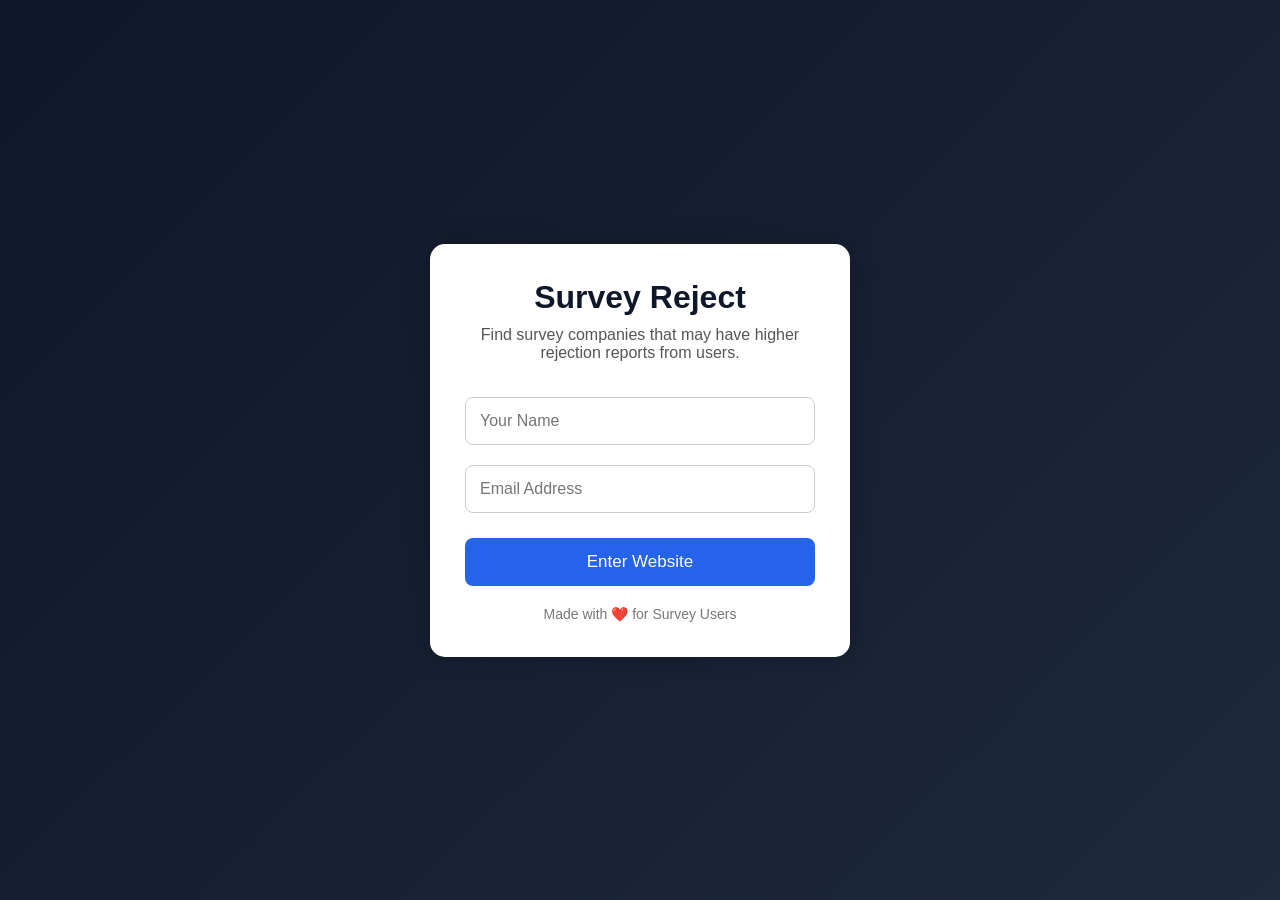
==== index.html @ 62197213 "Update index.html" ====
<!DOCTYPE html>
<html lang="en">
<head>
<meta charset="UTF-8">
<meta name="viewport" content="width=device-width, initial-scale=1.0">
<title>Survey Reject</title>

<style>
*{
    margin:0;
    padding:0;
    box-sizing:border-box;
    font-family:Arial,Helvetica,sans-serif;
}

body{
    background:linear-gradient(135deg,#0f172a,#1e293b);
    display:flex;
    justify-content:center;
    align-items:center;
    height:100vh;
}

.container{
    width:420px;
    background:#fff;
    border-radius:15px;
    padding:35px;
    box-shadow:0 0 25px rgba(0,0,0,.3);
}

h1{
    text-align:center;
    color:#0f172a;
    margin-bottom:10px;
}

p{
    text-align:center;
    color:#555;
    margin-bottom:25px;
}

input{
    width:100%;
    padding:14px;
    margin:10px 0;
    border:1px solid #ccc;
    border-radius:8px;
    font-size:16px;
}

button{
    width:100%;
    padding:14px;
    margin-top:15px;
    background:#2563eb;
    color:white;
    border:none;
    border-radius:8px;
    font-size:17px;
    cursor:pointer;
    transition:.3s;
}

button:hover{
    background:#1d4ed8;
}

.footer{
    margin-top:20px;
    text-align:center;
    color:#777;
    font-size:14px;
}
</style>

</head>

<body>

<div class="container">

<h1>Survey Reject</h1>

<p>Find survey companies that may have higher rejection reports from users.</p>

<form action="surveys.html">

<input type="text" placeholder="Your Name" required>

<input type="email" placeholder="Email Address" required>

<button type="submit">Enter Website</button>

</form>

<div class="footer">

Made with ❤️ for Survey Users

</div>

</div>

</body>
</html>
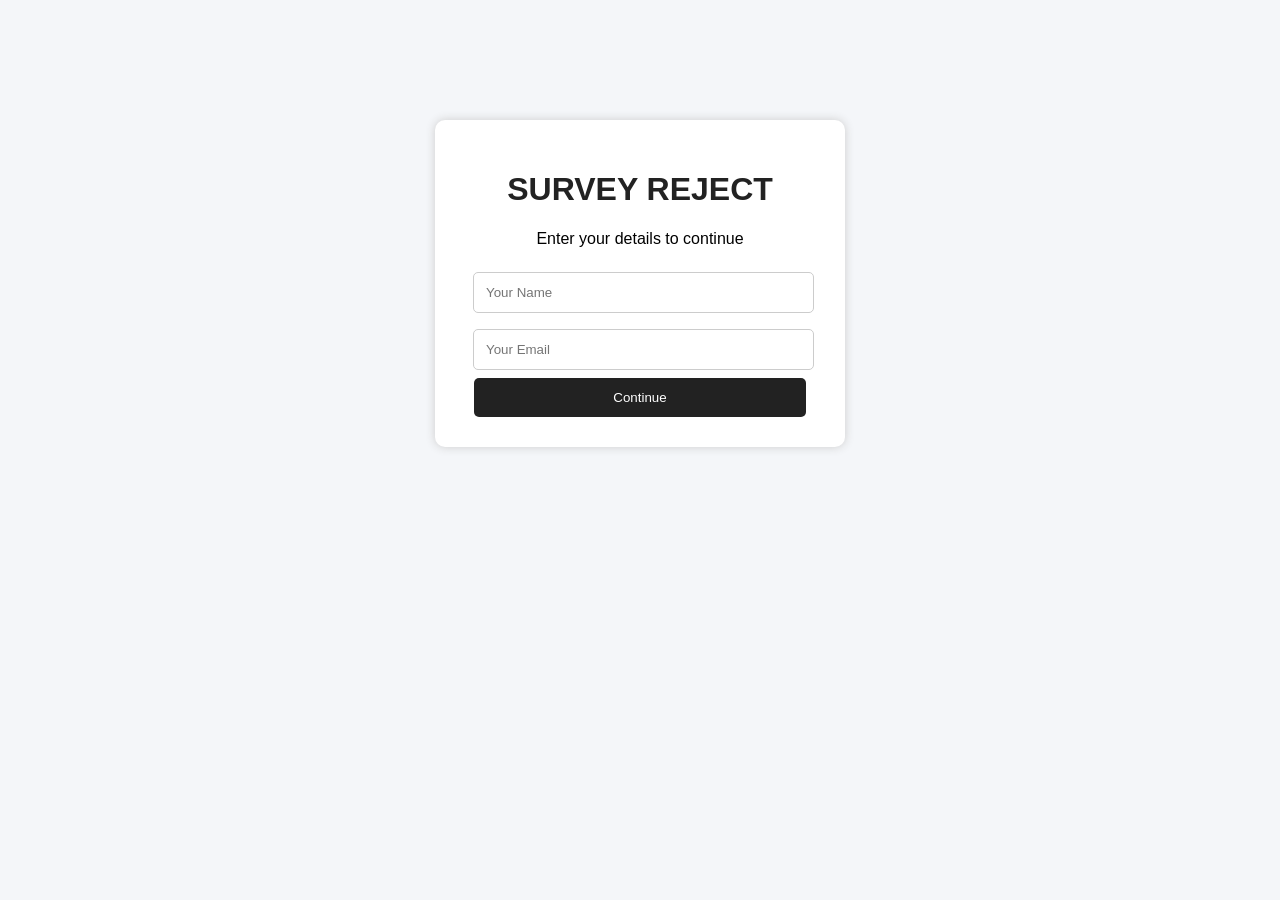
==== commit c7fd0c21: "Clean project structure" ====
--- a/index.html
+++ b/index.html
@@ -1,77 +1,55 @@
 <!DOCTYPE html>
-<html lang="en">
+<html>
 <head>
 <meta charset="UTF-8">
-<meta name="viewport" content="width=device-width, initial-scale=1.0">
 <title>Survey Reject</title>
 
 <style>
-*{
+body{
+    font-family: Arial, sans-serif;
+    background:#f4f6f9;
     margin:0;
     padding:0;
-    box-sizing:border-box;
-    font-family:Arial,Helvetica,sans-serif;
 }
 
-body{
-    background:linear-gradient(135deg,#0f172a,#1e293b);
-    display:flex;
-    justify-content:center;
-    align-items:center;
-    height:100vh;
-}
-
-.container{
-    width:420px;
-    background:#fff;
-    border-radius:15px;
-    padding:35px;
-    box-shadow:0 0 25px rgba(0,0,0,.3);
+.box{
+    width:350px;
+    background:white;
+    margin:120px auto;
+    padding:30px;
+    text-align:center;
+    border-radius:10px;
+    box-shadow:0 0 10px #ccc;
 }
 
 h1{
-    text-align:center;
-    color:#0f172a;
-    margin-bottom:10px;
-}
-
-p{
-    text-align:center;
-    color:#555;
-    margin-bottom:25px;
+    color:#222;
 }
 
 input{
-    width:100%;
-    padding:14px;
-    margin:10px 0;
+    width:90%;
+    padding:12px;
+    margin:8px;
     border:1px solid #ccc;
-    border-radius:8px;
-    font-size:16px;
+    border-radius:5px;
 }
 
 button{
-    width:100%;
-    padding:14px;
-    margin-top:15px;
-    background:#2563eb;
+    width:95%;
+    padding:12px;
+    background:#222;
     color:white;
     border:none;
-    border-radius:8px;
-    font-size:17px;
+    border-radius:5px;
     cursor:pointer;
-    transition:.3s;
 }
 
 button:hover{
-    background:#1d4ed8;
+    background:#444;
 }
 
-.footer{
-    margin-top:20px;
-    text-align:center;
-    color:#777;
-    font-size:14px;
+#welcome{
+    display:none;
 }
 </style>
 
@@ -79,29 +57,97 @@
 
 <body>
 
-<div class="container">
 
-<h1>Survey Reject</h1>
+<div class="box" id="login">
 
-<p>Find survey companies that may have higher rejection reports from users.</p>
+<h1>SURVEY REJECT</h1>
 
-<form action="surveys.html">
+<p>Enter your details to continue</p>
 
-<input type="text" placeholder="Your Name" required>
+<input id="name" placeholder="Your Name">
 
-<input type="email" placeholder="Email Address" required>
+<input id="email" placeholder="Your Email">
 
-<button type="submit">Enter Website</button>
-
-</form>
-
-<div class="footer">
-
-Made with ❤️ for Survey Users
+<button onclick="login()">Continue</button>
 
 </div>
 
+
+
+<div class="box" id="welcome">
+
+<h1>Welcome 👋</h1>
+
+<h2 id="username"></h2>
+
+<p>
+Find surveys that are not recommended
+and avoid wasting your time.
+</p>
+
+<button onclick="goSurvey()">Go To Survey List</button>
+
 </div>
 
+
+
+<script>
+
+function login(){
+
+let name=document.getElementById("name").value;
+let email=document.getElementById("email").value;
+
+
+if(name=="" || email==""){
+alert("Please enter your name and email");
+return;
+}
+
+
+localStorage.setItem("username",name);
+localStorage.setItem("useremail",email);
+
+
+showWelcome();
+
+}
+
+
+
+function showWelcome(){
+
+let name=localStorage.getItem("username");
+
+document.getElementById("login").style.display="none";
+
+document.getElementById("welcome").style.display="block";
+
+document.getElementById("username").innerHTML="Welcome, "+name;
+
+}
+
+
+
+function goSurvey(){
+
+window.location="survey-list.html";
+
+}
+
+
+
+// Check previous user
+
+if(localStorage.getItem("username")){
+
+showWelcome();
+
+}
+
+
+</script>
+
+
 </body>
-</html>
+</html>
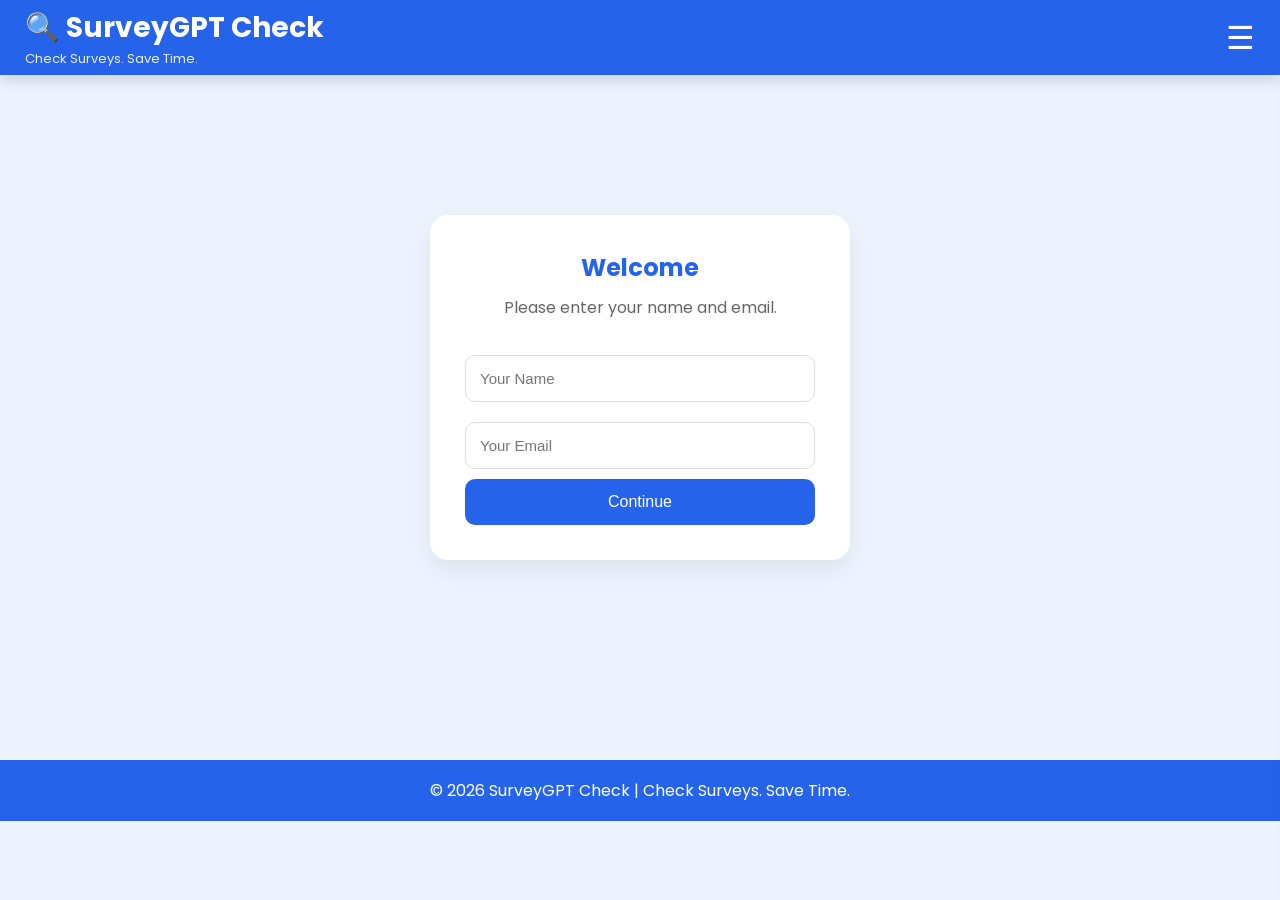
==== commit e275fc37: "Complete new index page" ====
--- a/index.html
+++ b/index.html
@@ -1,68 +1,157 @@
 <!DOCTYPE html>
-<html>
+<html lang="en">
 <head>
 <meta charset="UTF-8">
-<title>Survey Reject</title>
+<meta name="viewport" content="width=device-width, initial-scale=1.0">
+
+<title>SurveyGPT Check</title>
+
+<link rel="stylesheet" href="css/style.css">
+
+<link rel="preconnect" href="https://fonts.googleapis.com">
+<link rel="preconnect" href="https://fonts.gstatic.com" crossorigin>
+<link href="https://fonts.googleapis.com/css2?family=Poppins:wght@300;400;500;600;700&display=swap" rel="stylesheet">
 
 <style>
+
 body{
-    font-family: Arial, sans-serif;
-    background:#f4f6f9;
-    margin:0;
-    padding:0;
-}
-
-.box{
-    width:350px;
-    background:white;
-    margin:120px auto;
-    padding:30px;
-    text-align:center;
-    border-radius:10px;
-    box-shadow:0 0 10px #ccc;
-}
-
-h1{
-    color:#222;
+font-family:'Poppins',sans-serif;
+background:#eef4ff;
+}
+
+header{
+height:75px;
+background:#2563eb;
+display:flex;
+justify-content:space-between;
+align-items:center;
+padding:0 25px;
+color:white;
+box-shadow:0 5px 15px rgba(0,0,0,.15);
+}
+
+.logo h1{
+font-size:28px;
+}
+
+.logo p{
+font-size:13px;
+opacity:.9;
+}
+
+.menu{
+font-size:32px;
+cursor:pointer;
+user-select:none;
+}
+
+.container{
+width:100%;
+display:flex;
+justify-content:center;
+align-items:center;
+padding:60px 15px;
+}
+
+.card{
+
+width:420px;
+background:white;
+padding:35px;
+border-radius:18px;
+box-shadow:0 10px 30px rgba(0,0,0,.08);
+
+}
+
+.card h2{
+text-align:center;
+margin-bottom:10px;
+color:#2563eb;
+}
+
+.card p{
+text-align:center;
+margin-bottom:25px;
+color:#666;
 }
 
 input{
-    width:90%;
-    padding:12px;
-    margin:8px;
-    border:1px solid #ccc;
-    border-radius:5px;
+
+width:100%;
+padding:14px;
+margin:10px 0;
+border:1px solid #ddd;
+border-radius:10px;
+font-size:15px;
+
 }
 
 button{
-    width:95%;
-    padding:12px;
-    background:#222;
-    color:white;
-    border:none;
-    border-radius:5px;
-    cursor:pointer;
+
+width:100%;
+padding:14px;
+background:#2563eb;
+color:white;
+border:none;
+border-radius:10px;
+cursor:pointer;
+font-size:16px;
+
 }
 
 button:hover{
-    background:#444;
+
+background:#1d4ed8;
+
 }
 
 #welcome{
-    display:none;
-}
+
+display:none;
+
+}
+
+footer{
+
+background:#2563eb;
+color:white;
+text-align:center;
+padding:18px;
+margin-top:60px;
+
+}
+
 </style>
 
 </head>
 
 <body>
 
-
-<div class="box" id="login">
-
-<h1>SURVEY REJECT</h1>
-
-<p>Enter your details to continue</p>
+<header>
+
+<div class="logo">
+
+<h1>🔍 SurveyGPT Check</h1>
+
+<p>Check Surveys. Save Time.</p>
+
+</div>
+
+<div class="menu">
+
+☰
+
+</div>
+
+</header>
+
+<div class="container">
+
+<div class="card" id="login">
+
+<h2>Welcome</h2>
+
+<p>Please enter your name and email.</p>
 
 <input id="name" placeholder="Your Name">
 
@@ -72,72 +161,68 @@
 
 </div>
 
-
-
-<div class="box" id="welcome">
-
-<h1>Welcome 👋</h1>
+<div class="card" id="welcome">
 
 <h2 id="username"></h2>
 
 <p>
-Find surveys that are not recommended
-and avoid wasting your time.
+
+Find surveys that are not recommended before wasting your valuable time.
+
 </p>
 
-<button onclick="goSurvey()">Go To Survey List</button>
-
-</div>
-
-
-
+<button onclick="window.location='survey-list.html'">
+
+Go To Survey List
+
+</button>
+
+</div>
+
+</div>
+
+<footer>
+
+© 2026 SurveyGPT Check | Check Surveys. Save Time.
+
+</footer>
 <script>
 
+// Login
+
 function login(){
 
-let name=document.getElementById("name").value;
-let email=document.getElementById("email").value;
-
+let name=document.getElementById("name").value.trim();
+let email=document.getElementById("email").value.trim();
 
 if(name=="" || email==""){
-alert("Please enter your name and email");
+
+alert("Please enter your name and email.");
 return;
-}
-
+
+}
 
 localStorage.setItem("username",name);
 localStorage.setItem("useremail",email);
 
-
 showWelcome();
 
 }
 
-
+// Welcome Screen
 
 function showWelcome(){
 
 let name=localStorage.getItem("username");
 
 document.getElementById("login").style.display="none";
-
 document.getElementById("welcome").style.display="block";
 
-document.getElementById("username").innerHTML="Welcome, "+name;
-
-}
-
-
-
-function goSurvey(){
-
-window.location="survey-list.html";
-
-}
-
-
-
-// Check previous user
+document.getElementById("username").innerHTML="Welcome, "+name+" 👋";
+
+}
+
+// Check Existing User
 
 if(localStorage.getItem("username")){
 
@@ -145,9 +230,77 @@
 
 }
 
+// Sidebar
+
+const menu=document.querySelector(".menu");
+
+menu.onclick=function(){
+
+let side=document.getElementById("sidebar");
+
+if(side.style.right=="0px"){
+
+side.style.right="-280px";
+
+}else{
+
+side.style.right="0px";
+
+}
+
+}
+
+// Logout
+
+function logout(){
+
+localStorage.clear();
+
+location.reload();
+
+}
 
 </script>
 
+<div id="sidebar" style="
+position:fixed;
+top:0;
+right:-280px;
+width:260px;
+height:100%;
+background:white;
+box-shadow:-5px 0 20px rgba(0,0,0,.2);
+transition:.3s;
+z-index:999;
+">
+
+<div style="
+background:#2563eb;
+color:white;
+padding:20px;
+font-size:22px;
+font-weight:bold;
+">
+
+SurveyGPT Check
+
+</div>
+
+<a href="index.html" style="display:block;padding:15px;text-decoration:none;color:#333;border-bottom:1px solid #eee;">🏠 Home</a>
+
+<a href="survey-list.html" style="display:block;padding:15px;text-decoration:none;color:#333;border-bottom:1px solid #eee;">📋 Survey List</a>
+
+<a href="#" style="display:block;padding:15px;text-decoration:none;color:#333;border-bottom:1px solid #eee;"
+onclick="alert('Name : '+localStorage.getItem('username')+'\nEmail : '+localStorage.getItem('useremail'));">
+👤 Account
+</a>
+
+<a href="#" style="display:block;padding:15px;text-decoration:none;color:red;"
+onclick="logout()">
+🚪 Logout
+</a>
+
+</div>
 
 </body>
 </html>
--- a/css/style.css
+++ b/css/style.css
@@ -0,0 +1,168 @@
+/* ===================================
+   SurveyGPT Check v1.0
+   Check Surveys. Save Time.
+=================================== */
+
+*{
+    margin:0;
+    padding:0;
+    box-sizing:border-box;
+}
+
+body{
+    font-family:Arial,Helvetica,sans-serif;
+    background:#f4f7fb;
+    color:#333;
+}
+
+/* HEADER */
+
+header{
+    width:100%;
+    height:70px;
+    background:#2563eb;
+    color:#fff;
+    display:flex;
+    justify-content:space-between;
+    align-items:center;
+    padding:0 25px;
+    position:sticky;
+    top:0;
+    z-index:1000;
+    box-shadow:0 3px 10px rgba(0,0,0,.15);
+}
+
+.logo h1{
+    font-size:28px;
+}
+
+.logo p{
+    font-size:13px;
+    opacity:.9;
+}
+
+.menu{
+    font-size:30px;
+    cursor:pointer;
+}
+
+/* CARD */
+
+.card{
+    width:400px;
+    max-width:95%;
+    margin:80px auto;
+    background:#fff;
+    padding:35px;
+    border-radius:15px;
+    box-shadow:0 10px 30px rgba(0,0,0,.08);
+}
+
+.card h2{
+    text-align:center;
+    margin-bottom:10px;
+}
+
+.card p{
+    text-align:center;
+    color:#666;
+    margin-bottom:25px;
+}
+
+input{
+    width:100%;
+    padding:13px;
+    margin:10px 0;
+    border:1px solid #ddd;
+    border-radius:8px;
+    font-size:15px;
+}
+
+button{
+    width:100%;
+    padding:14px;
+    border:none;
+    border-radius:8px;
+    background:#2563eb;
+    color:#fff;
+    cursor:pointer;
+    font-size:16px;
+    transition:.3s;
+}
+
+button:hover{
+    background:#1749b9;
+}
+
+/* TABLE */
+
+table{
+    width:95%;
+    margin:25px auto;
+    border-collapse:collapse;
+    background:#fff;
+    border-radius:10px;
+    overflow:hidden;
+    box-shadow:0 5px 20px rgba(0,0,0,.08);
+}
+
+th{
+    background:#2563eb;
+    color:#fff;
+    padding:14px;
+}
+
+td{
+    padding:12px;
+    border-bottom:1px solid #eee;
+    text-align:center;
+}
+
+tr:hover{
+    background:#f2f7ff;
+}
+
+/* SEARCH */
+
+.search-box{
+    width:95%;
+    max-width:900px;
+    margin:25px auto;
+}
+
+.search-box input{
+    font-size:16px;
+}
+
+/* FOOTER */
+
+footer{
+    margin-top:40px;
+    background:#2563eb;
+    color:#fff;
+    text-align:center;
+    padding:18px;
+}
+
+/* MOBILE */
+
+@media(max-width:768px){
+
+header{
+padding:15px;
+}
+
+.logo h1{
+font-size:22px;
+}
+
+.card{
+margin:40px auto;
+padding:25px;
+}
+
+table{
+font-size:14px;
+}
+
+}
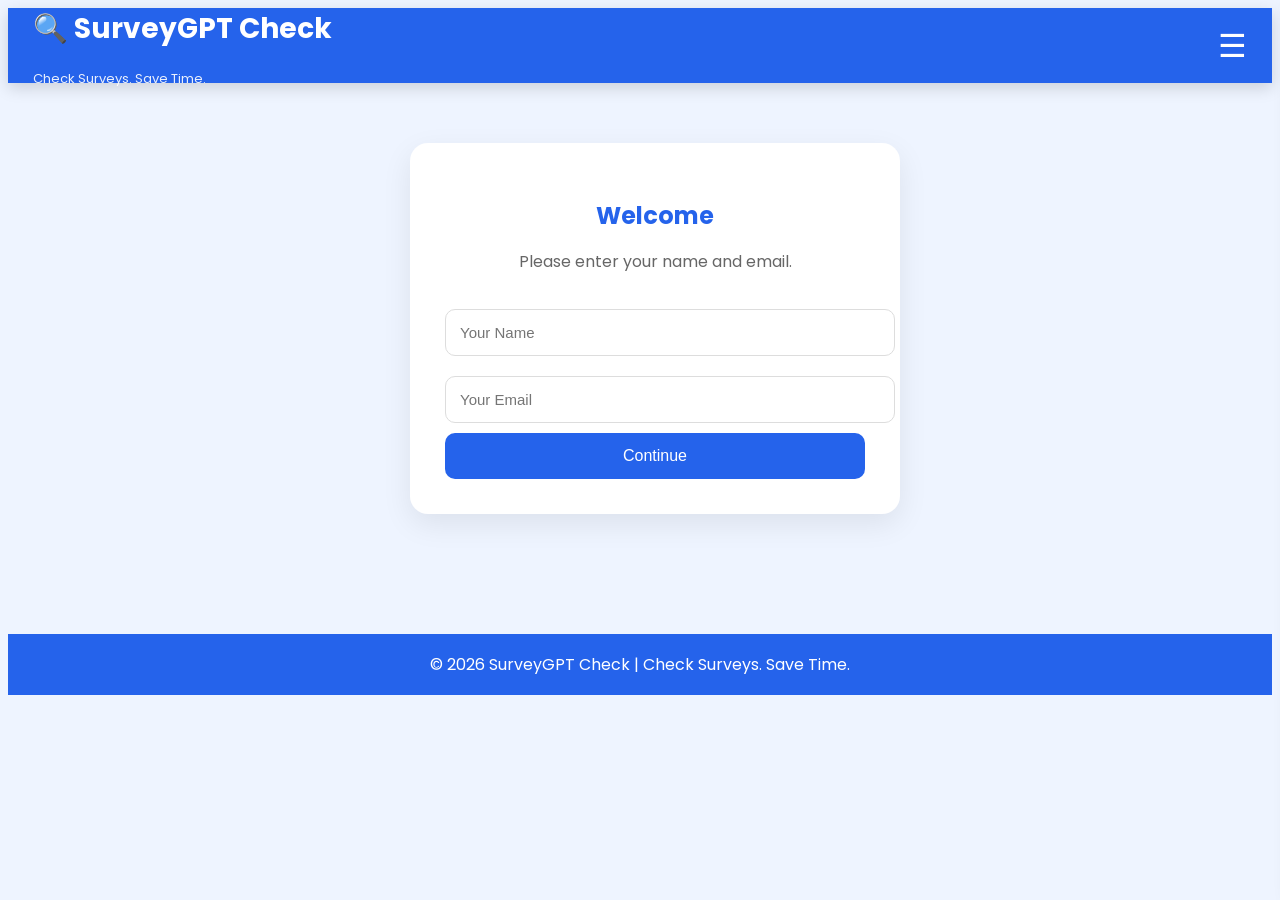
==== commit 93fec071: "Update index.html" ====
--- a/index.html
+++ b/index.html
@@ -303,4 +303,4 @@
 </div>
 
 </body>
-</html>+</html>
--- a/css/style.css
+++ b/css/style.css
@@ -1,168 +1,39 @@
-/* ===================================
-   SurveyGPT Check v1.0
-   Check Surveys. Save Time.
-=================================== */
+/* SURVEY LIST */
 
-*{
-    margin:0;
-    padding:0;
-    box-sizing:border-box;
-}
-
-body{
-    font-family:Arial,Helvetica,sans-serif;
-    background:#f4f7fb;
-    color:#333;
-}
-
-/* HEADER */
-
-header{
-    width:100%;
-    height:70px;
-    background:#2563eb;
-    color:#fff;
-    display:flex;
-    justify-content:space-between;
-    align-items:center;
-    padding:0 25px;
-    position:sticky;
-    top:0;
-    z-index:1000;
-    box-shadow:0 3px 10px rgba(0,0,0,.15);
-}
-
-.logo h1{
-    font-size:28px;
-}
-
-.logo p{
-    font-size:13px;
-    opacity:.9;
-}
-
-.menu{
-    font-size:30px;
-    cursor:pointer;
-}
-
-/* CARD */
-
-.card{
-    width:400px;
-    max-width:95%;
-    margin:80px auto;
-    background:#fff;
-    padding:35px;
-    border-radius:15px;
-    box-shadow:0 10px 30px rgba(0,0,0,.08);
-}
-
-.card h2{
-    text-align:center;
-    margin-bottom:10px;
-}
-
-.card p{
-    text-align:center;
-    color:#666;
-    margin-bottom:25px;
-}
-
-input{
-    width:100%;
-    padding:13px;
-    margin:10px 0;
-    border:1px solid #ddd;
-    border-radius:8px;
-    font-size:15px;
-}
-
-button{
-    width:100%;
-    padding:14px;
-    border:none;
-    border-radius:8px;
-    background:#2563eb;
-    color:#fff;
-    cursor:pointer;
-    font-size:16px;
-    transition:.3s;
-}
-
-button:hover{
-    background:#1749b9;
-}
-
-/* TABLE */
-
-table{
-    width:95%;
-    margin:25px auto;
-    border-collapse:collapse;
-    background:#fff;
-    border-radius:10px;
-    overflow:hidden;
-    box-shadow:0 5px 20px rgba(0,0,0,.08);
-}
-
-th{
-    background:#2563eb;
-    color:#fff;
-    padding:14px;
-}
-
-td{
-    padding:12px;
-    border-bottom:1px solid #eee;
-    text-align:center;
-}
-
-tr:hover{
-    background:#f2f7ff;
-}
-
-/* SEARCH */
-
-.search-box{
+.survey-list{
     width:95%;
     max-width:900px;
     margin:25px auto;
 }
 
-.search-box input{
+.survey-item{
+    background:#fff;
+    padding:15px 20px;
+    margin-bottom:10px;
+    border-radius:10px;
+    box-shadow:0 5px 15px rgba(0,0,0,.08);
     font-size:16px;
+    display:flex;
+    justify-content:space-between;
+    align-items:center;
 }
 
-/* FOOTER */
-
-footer{
-    margin-top:40px;
-    background:#2563eb;
-    color:#fff;
-    text-align:center;
-    padding:18px;
+.survey-item:hover{
+    background:#f2f7ff;
 }
 
-/* MOBILE */
-
-@media(max-width:768px){
-
-header{
-padding:15px;
+.rank{
+    color:#2563eb;
+    font-weight:bold;
+    width:50px;
 }
 
-.logo h1{
-font-size:22px;
+.company{
+    flex:1;
+    text-align:left;
 }
 
-.card{
-margin:40px auto;
-padding:25px;
-}
-
-table{
-font-size:14px;
-}
-
+.count{
+    color:#555;
+    width:80px;
 }
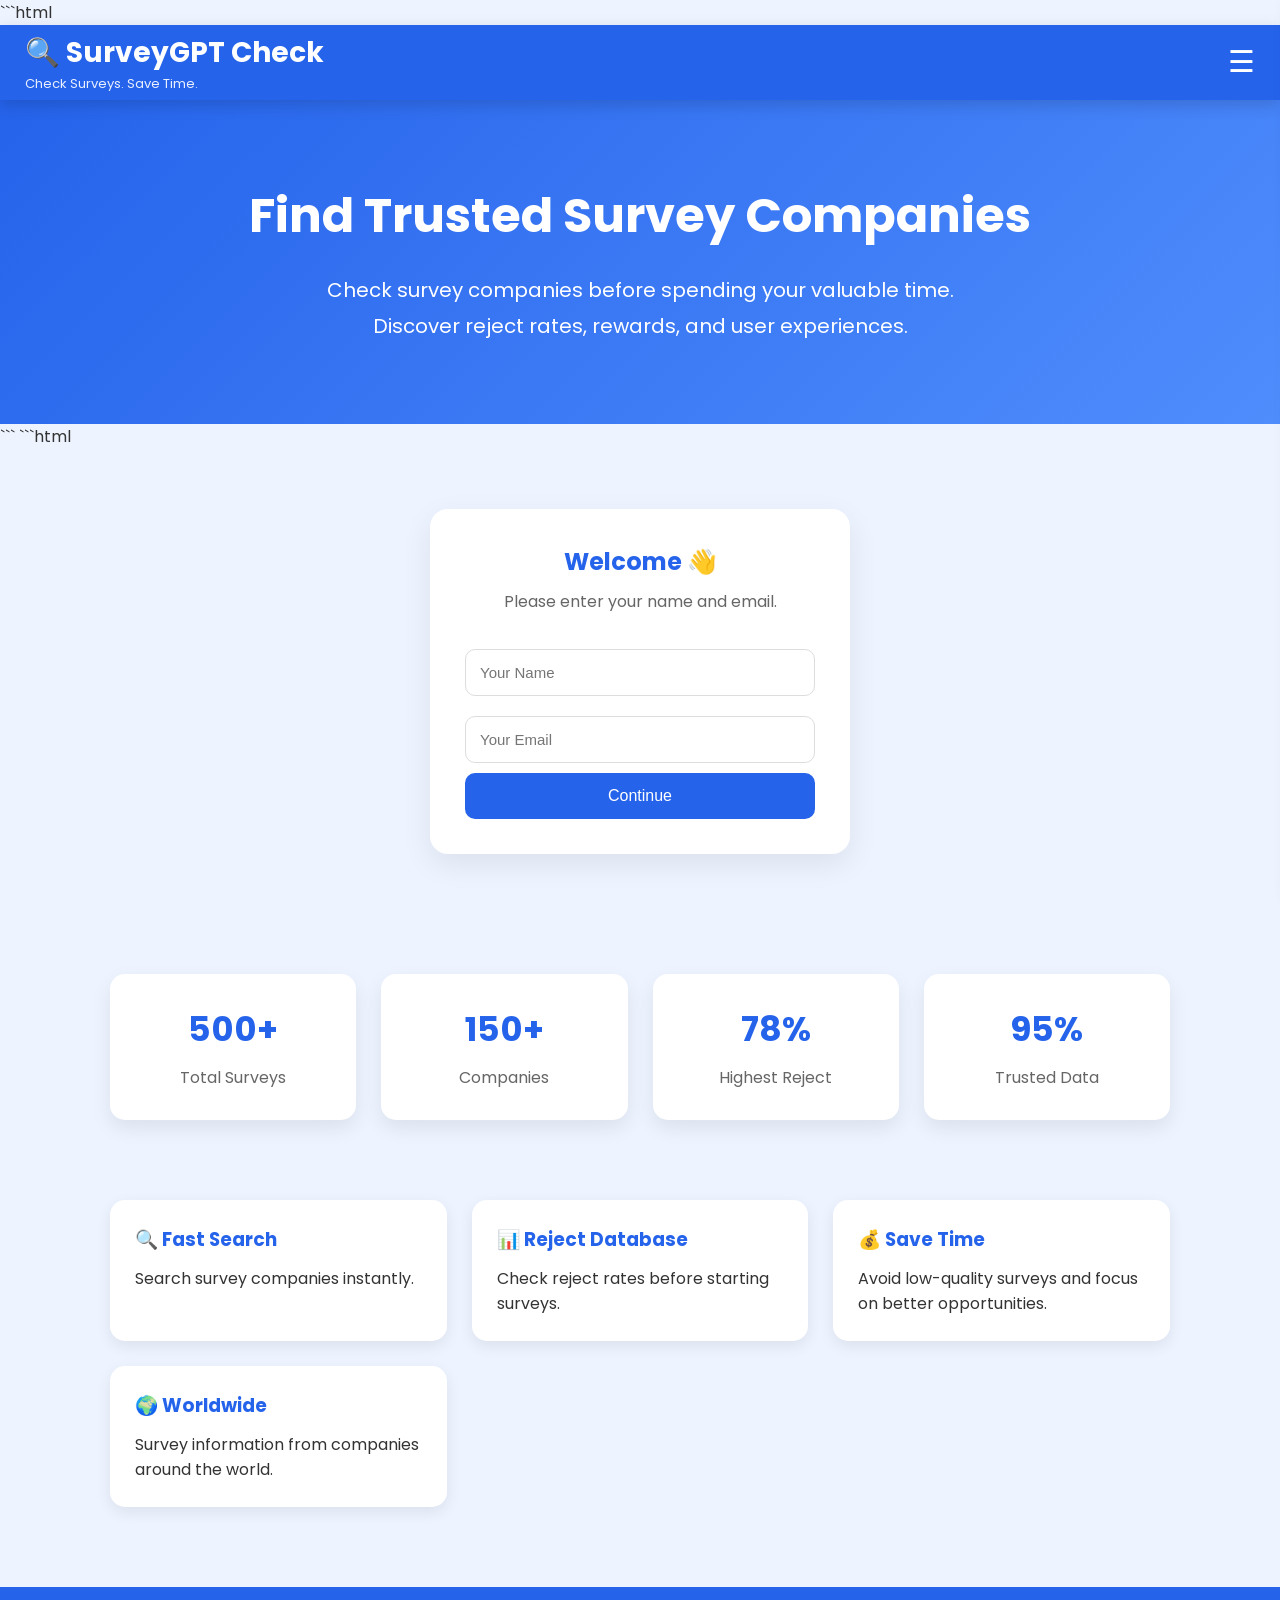
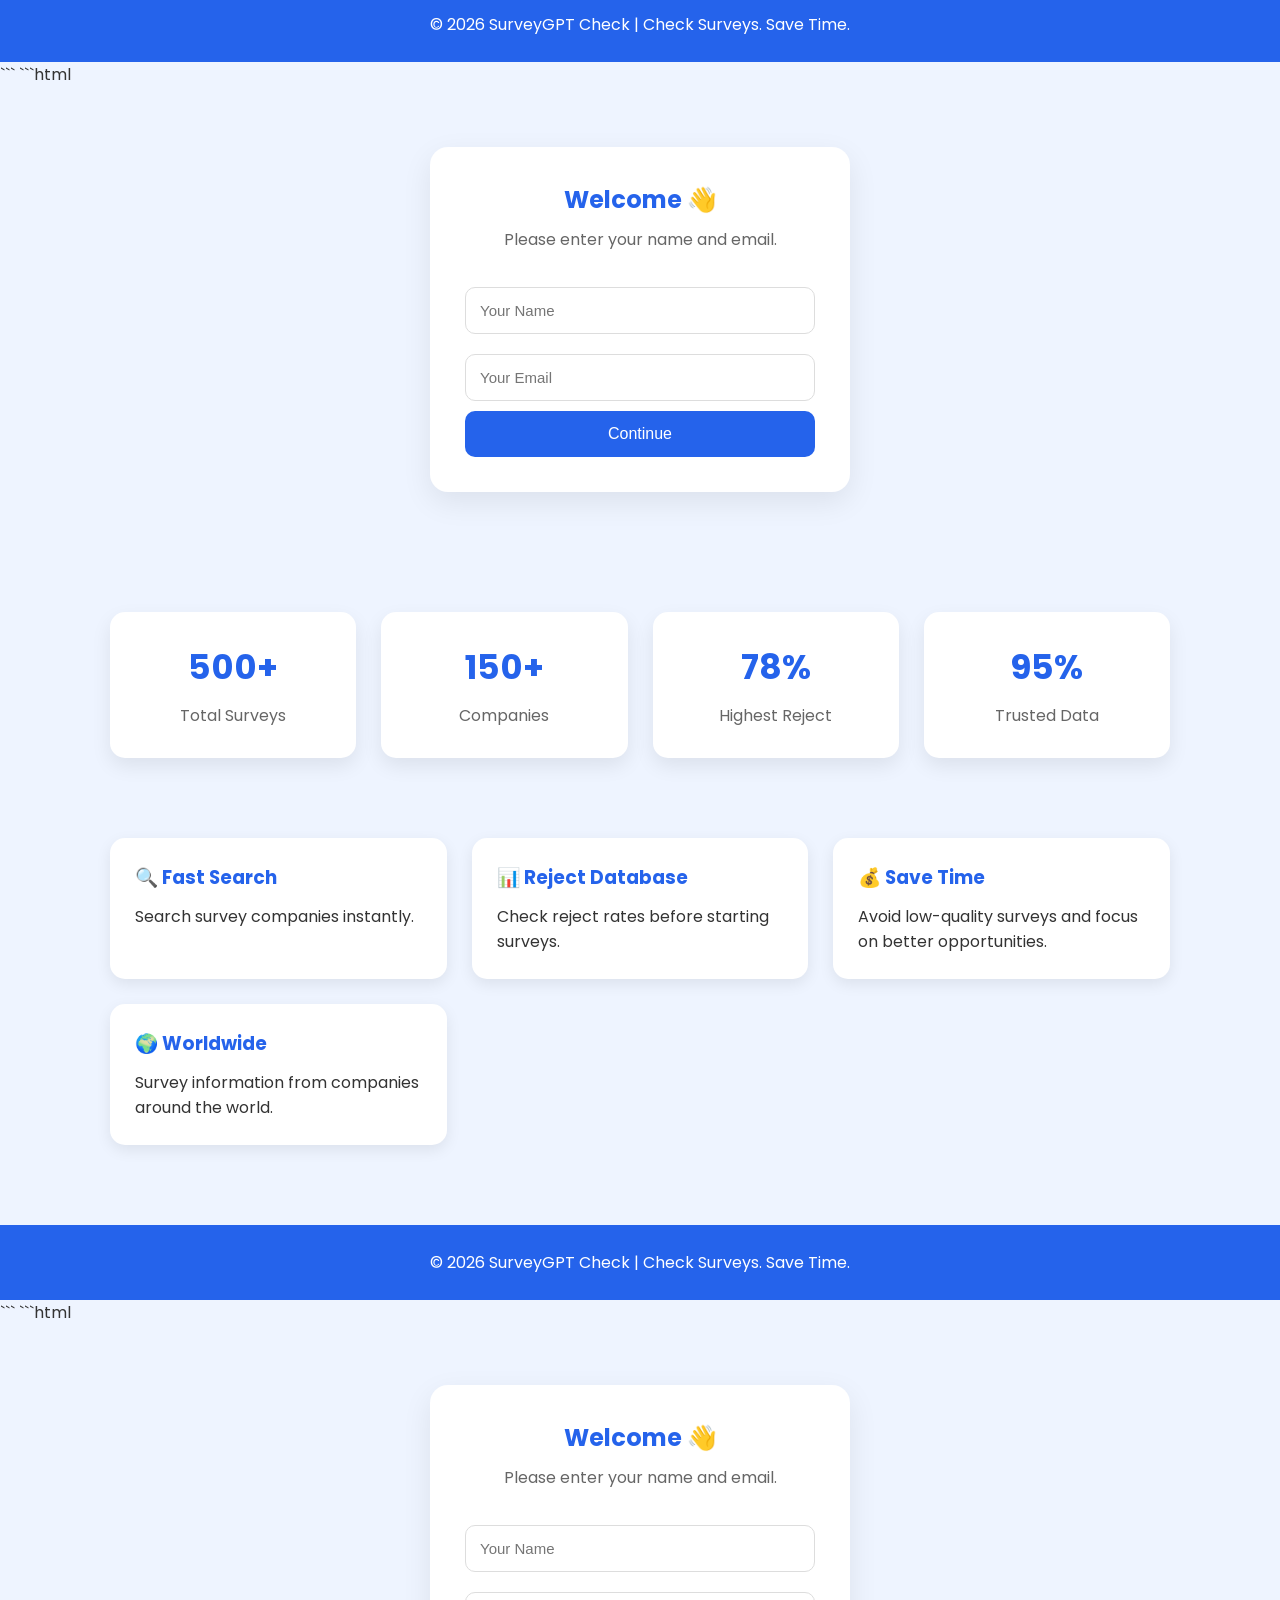
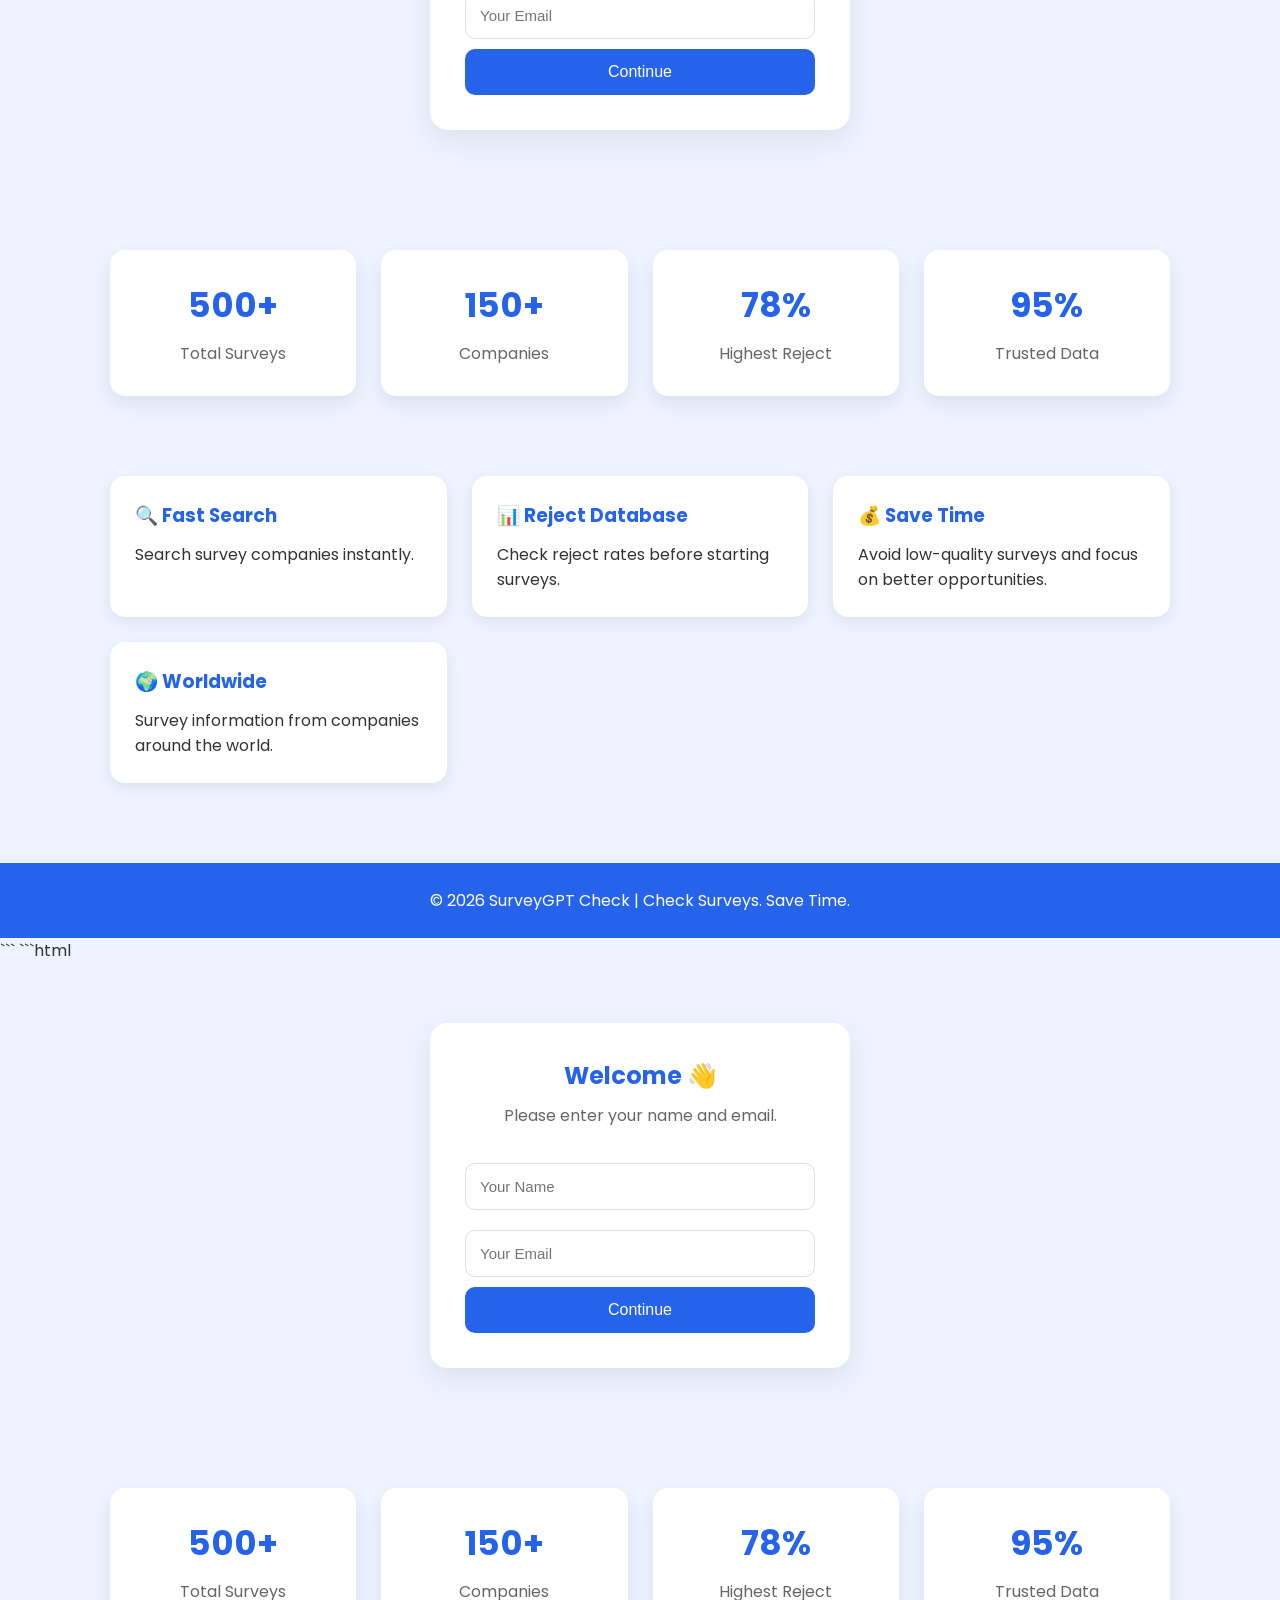
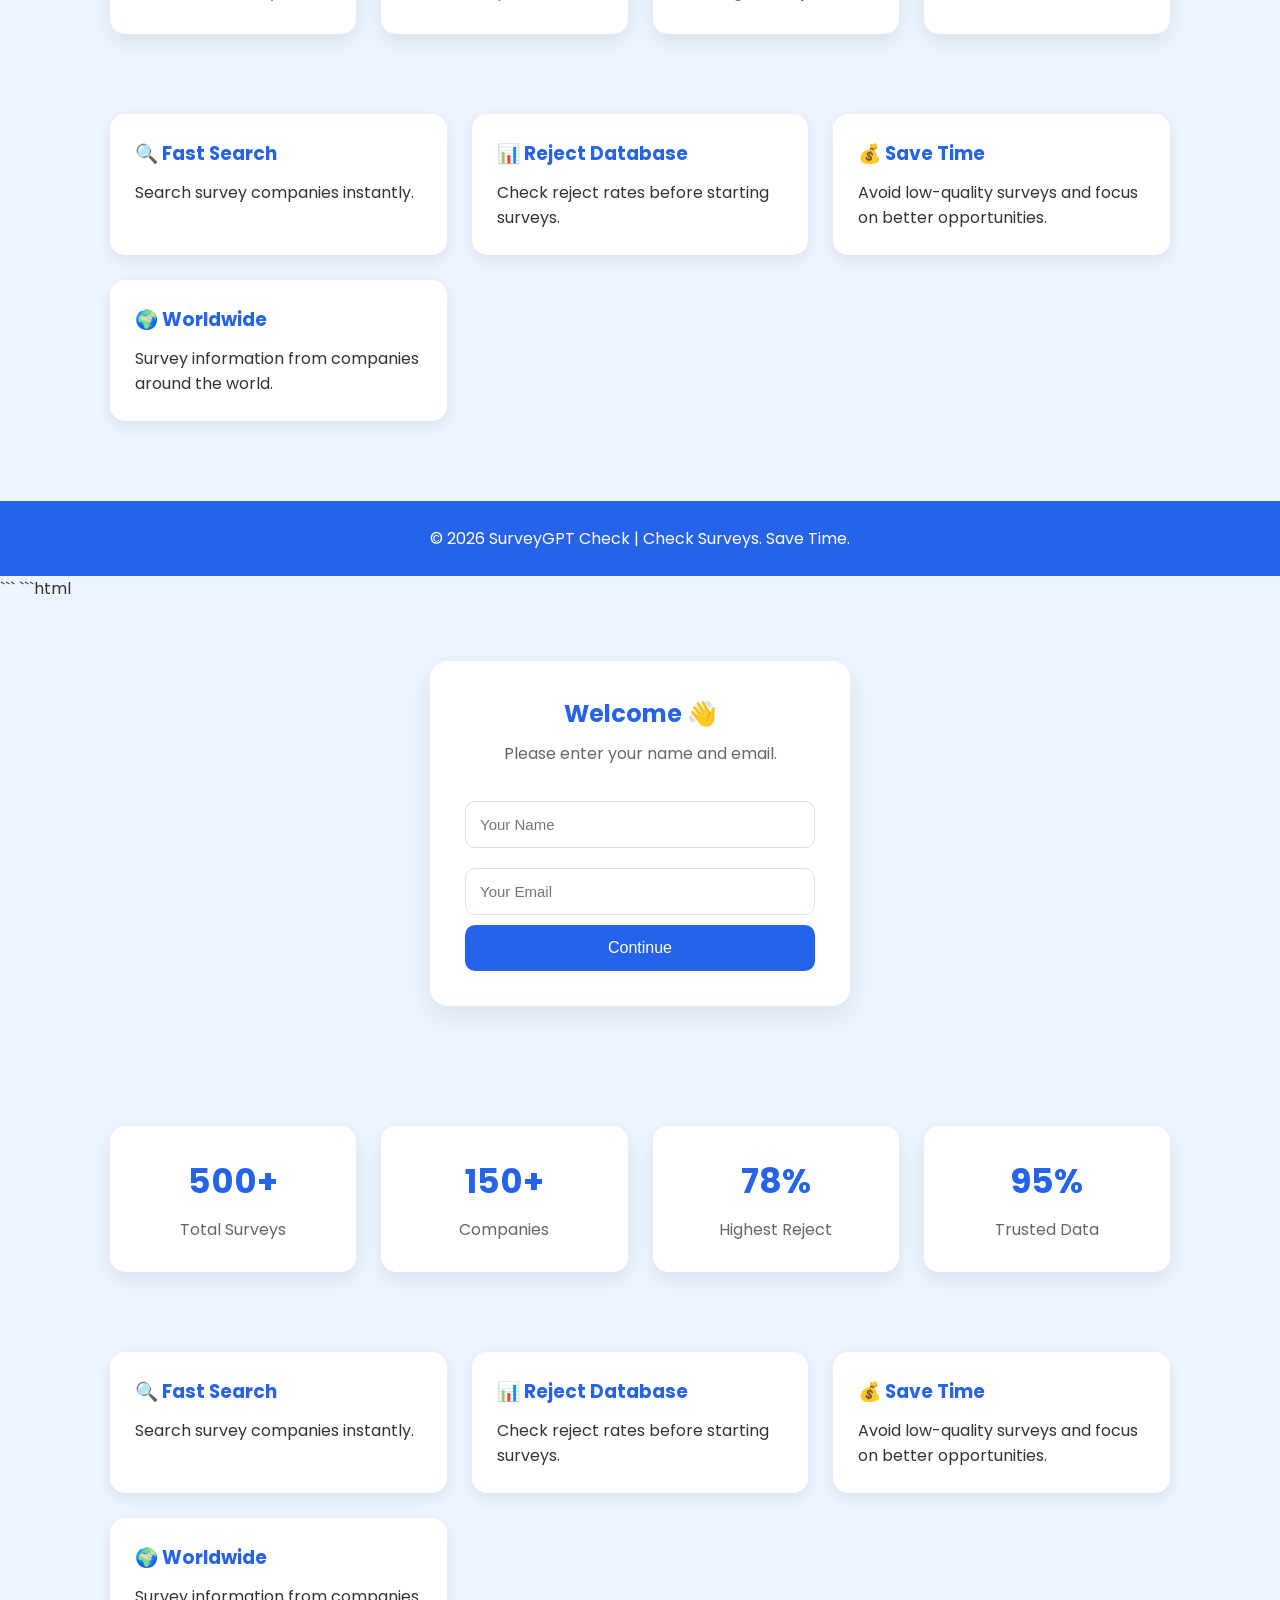
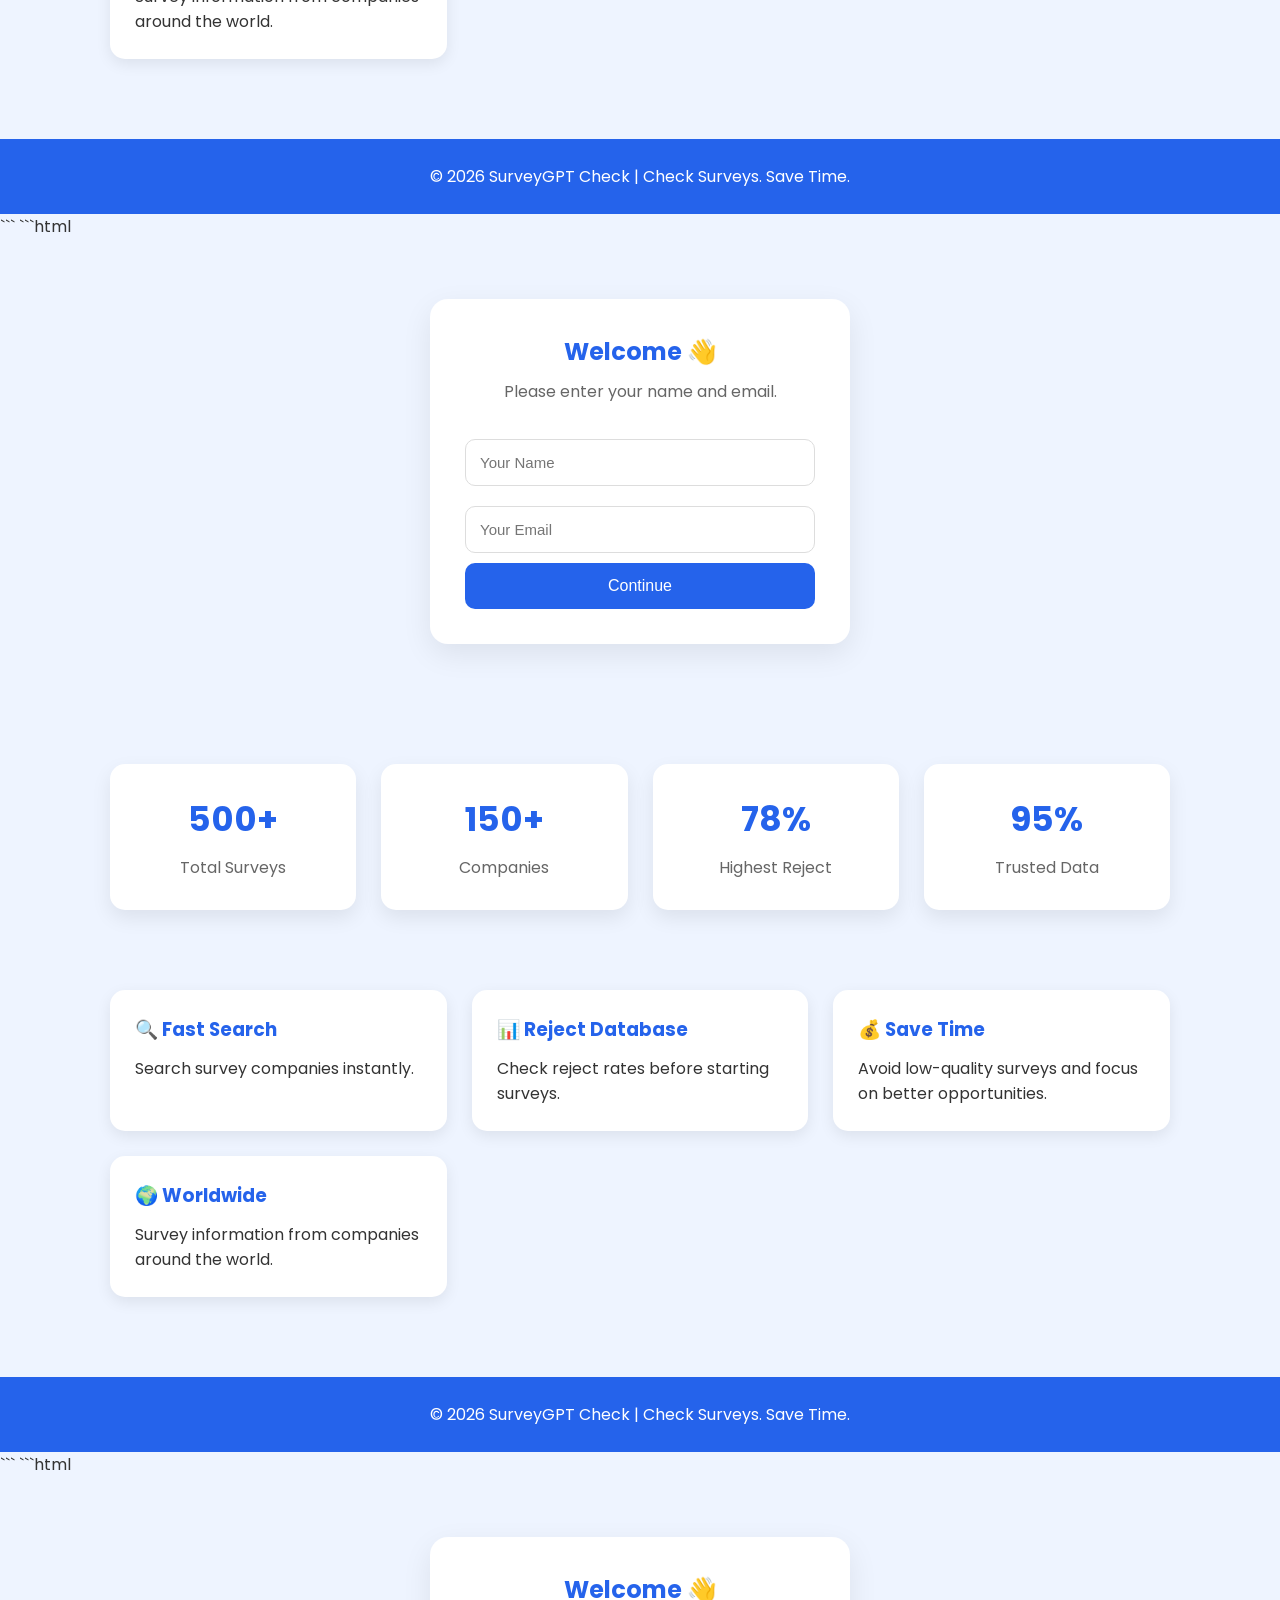
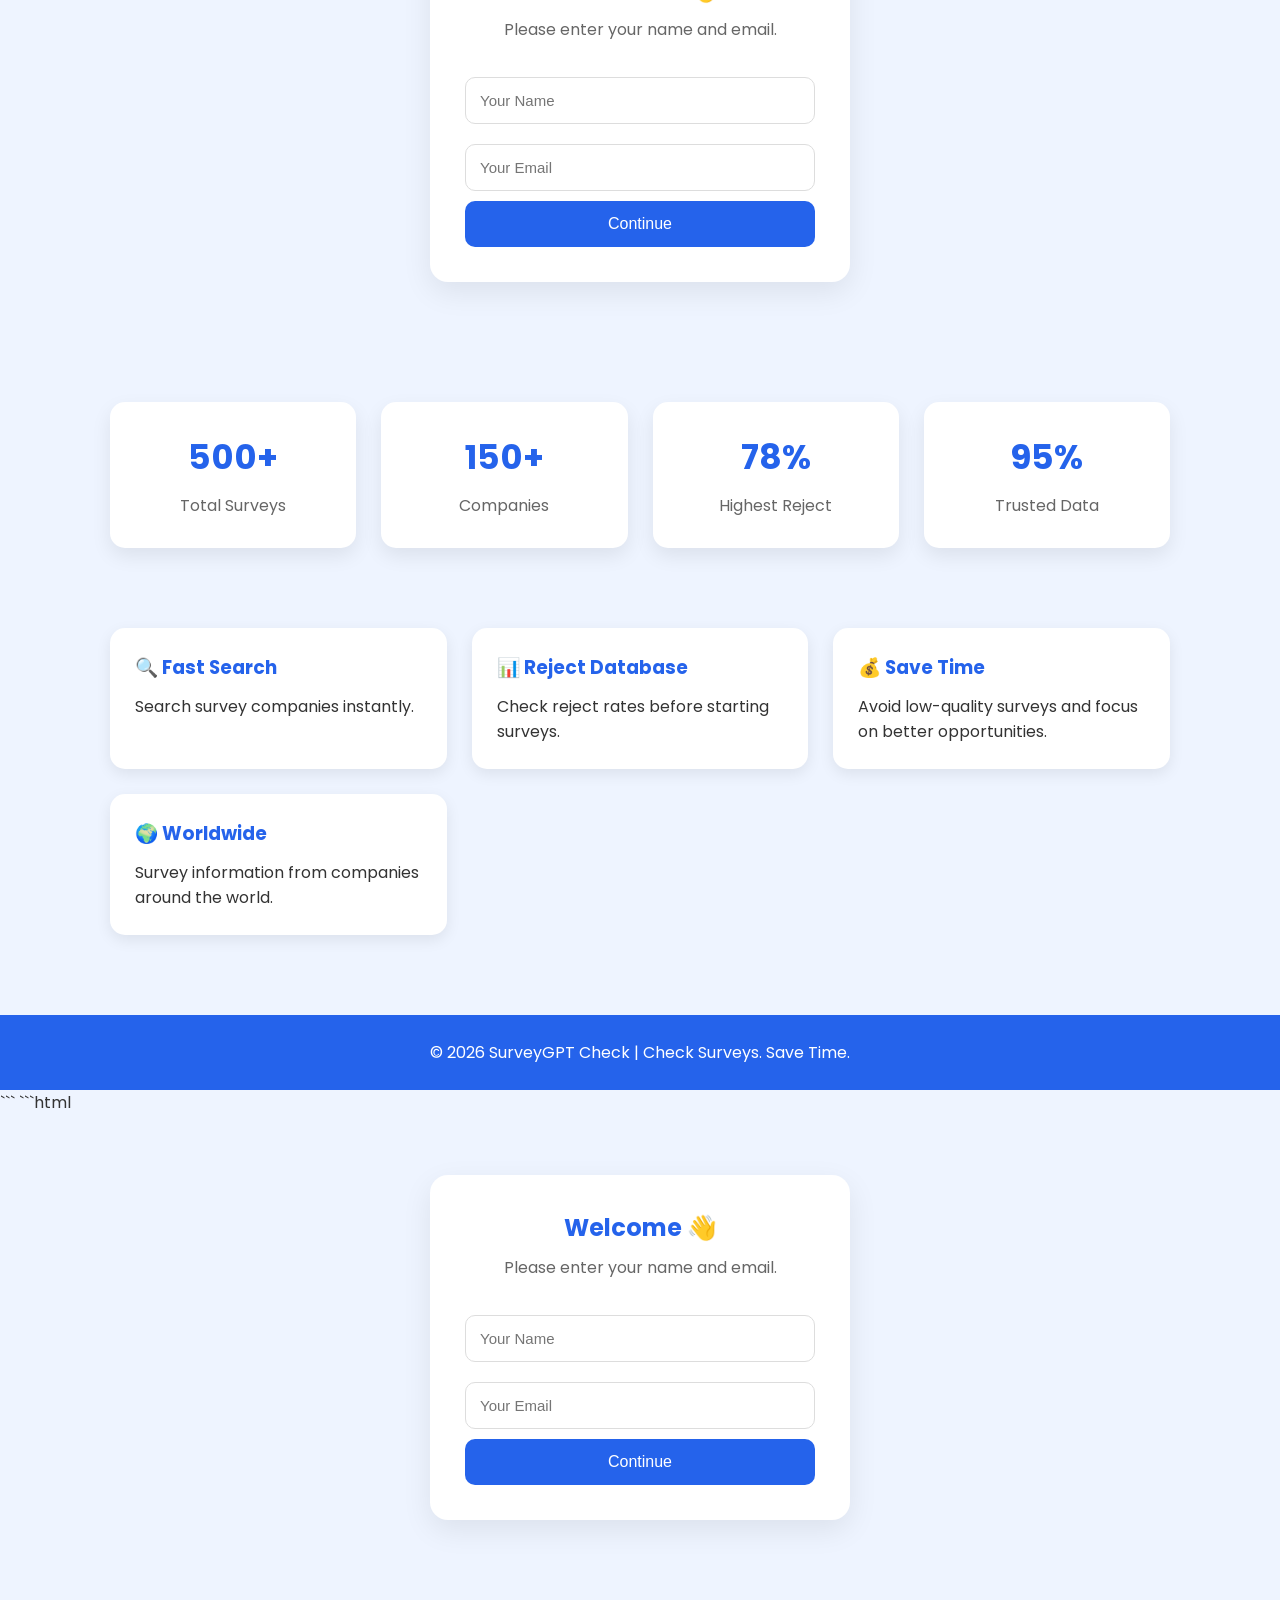
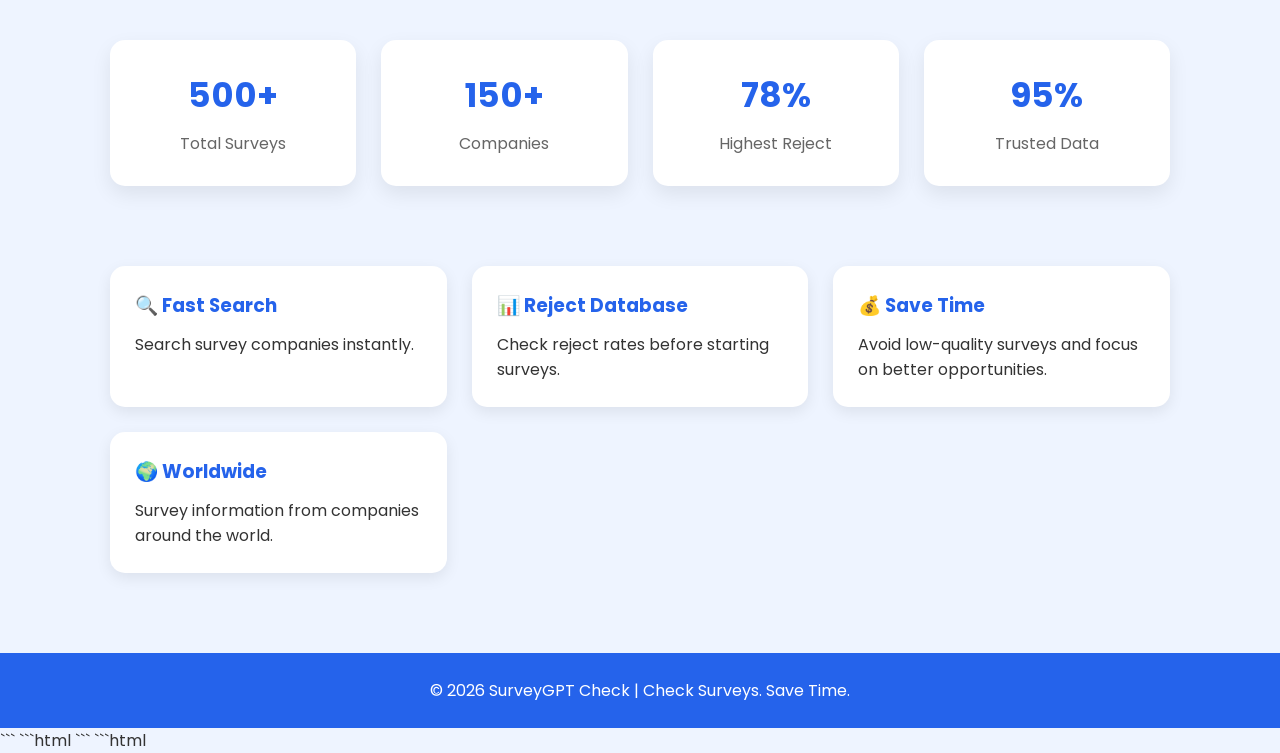
==== commit 7dca349d: "Upgrade homepage to V3" ====
--- a/index.html
+++ b/index.html
@@ -1,3 +1,4 @@
+```html
 <!DOCTYPE html>
 <html lang="en">
 <head>
@@ -6,17 +7,23 @@
 
 <title>SurveyGPT Check</title>
 
-<link rel="stylesheet" href="css/style.css">
-
 <link rel="preconnect" href="https://fonts.googleapis.com">
 <link rel="preconnect" href="https://fonts.gstatic.com" crossorigin>
+
 <link href="https://fonts.googleapis.com/css2?family=Poppins:wght@300;400;500;600;700&display=swap" rel="stylesheet">
 
 <style>
+
+*{
+margin:0;
+padding:0;
+box-sizing:border-box;
+}
 
 body{
 font-family:'Poppins',sans-serif;
 background:#eef4ff;
+color:#333;
 }
 
 header{
@@ -27,6 +34,9 @@
 align-items:center;
 padding:0 25px;
 color:white;
+position:sticky;
+top:0;
+z-index:999;
 box-shadow:0 5px 15px rgba(0,0,0,.15);
 }
 
@@ -40,17 +50,41 @@
 }
 
 .menu{
-font-size:32px;
+font-size:30px;
 cursor:pointer;
-user-select:none;
+}
+
+.hero{
+
+padding:80px 20px;
+text-align:center;
+background:linear-gradient(135deg,#2563eb,#4f8dfd);
+color:white;
+
+}
+
+.hero h1{
+
+font-size:48px;
+margin-bottom:20px;
+
+}
+
+.hero p{
+
+font-size:20px;
+max-width:700px;
+margin:auto;
+line-height:1.8;
+
 }
 
 .container{
-width:100%;
+
 display:flex;
 justify-content:center;
-align-items:center;
-padding:60px 15px;
+padding:60px 20px;
+
 }
 
 .card{
@@ -64,15 +98,19 @@
 }
 
 .card h2{
+
 text-align:center;
 margin-bottom:10px;
 color:#2563eb;
+
 }
 
 .card p{
+
 text-align:center;
 margin-bottom:25px;
 color:#666;
+
 }
 
 input{
@@ -96,6 +134,7 @@
 border-radius:10px;
 cursor:pointer;
 font-size:16px;
+transition:.3s;
 
 }
 
@@ -111,13 +150,82 @@
 
 }
 
+.stats{
+
+display:grid;
+grid-template-columns:repeat(auto-fit,minmax(220px,1fr));
+gap:25px;
+max-width:1100px;
+margin:40px auto;
+padding:20px;
+
+}
+
+.box{
+
+background:white;
+padding:30px;
+border-radius:15px;
+text-align:center;
+box-shadow:0 8px 20px rgba(0,0,0,.08);
+transition:.3s;
+
+}
+
+.box:hover{
+
+transform:translateY(-8px);
+
+}
+
+.box h2{
+
+font-size:34px;
+color:#2563eb;
+margin-bottom:10px;
+
+}
+
+.box p{
+
+color:#666;
+
+}
+
+.features{
+
+display:grid;
+grid-template-columns:repeat(auto-fit,minmax(250px,1fr));
+gap:25px;
+max-width:1100px;
+margin:auto;
+padding:20px;
+
+}
+
+.feature{
+
+background:white;
+padding:25px;
+border-radius:15px;
+box-shadow:0 5px 15px rgba(0,0,0,.08);
+
+}
+
+.feature h3{
+
+color:#2563eb;
+margin-bottom:12px;
+
+}
+
 footer{
 
+margin-top:60px;
 background:#2563eb;
 color:white;
 text-align:center;
-padding:18px;
-margin-top:60px;
+padding:25px;
 
 }
 
@@ -137,25 +245,35 @@
 
 </div>
 
-<div class="menu">
-
-☰
-
-</div>
+<div class="menu">☰</div>
 
 </header>
 
-<div class="container">
+<section class="hero">
+
+<h1>Find Trusted Survey Companies</h1>
+
+<p>
+
+Check survey companies before spending your valuable time.
+Discover reject rates, rewards, and user experiences.
+
+</p>
+
+</section>
+```
+```html
+<section class="container">
 
 <div class="card" id="login">
 
-<h2>Welcome</h2>
+<h2>Welcome 👋</h2>
 
 <p>Please enter your name and email.</p>
 
-<input id="name" placeholder="Your Name">
-
-<input id="email" placeholder="Your Email">
+<input id="name" type="text" placeholder="Your Name">
+
+<input id="email" type="email" placeholder="Your Email">
 
 <button onclick="login()">Continue</button>
 
@@ -166,102 +284,689 @@
 <h2 id="username"></h2>
 
 <p>
-
-Find surveys that are not recommended before wasting your valuable time.
-
+Welcome to SurveyGPT Check.
+Find trusted survey companies before you waste your valuable time.
 </p>
 
 <button onclick="window.location='survey-list.html'">
-
-Go To Survey List
-
+📋 Go To Survey List
 </button>
 
 </div>
 
-</div>
+</section>
+
+<section class="stats">
+
+<div class="box">
+<h2>500+</h2>
+<p>Total Surveys</p>
+</div>
+
+<div class="box">
+<h2>150+</h2>
+<p>Companies</p>
+</div>
+
+<div class="box">
+<h2>78%</h2>
+<p>Highest Reject</p>
+</div>
+
+<div class="box">
+<h2>95%</h2>
+<p>Trusted Data</p>
+</div>
+
+</section>
+
+<section class="features">
+
+<div class="feature">
+<h3>🔍 Fast Search</h3>
+<p>Search survey companies instantly.</p>
+</div>
+
+<div class="feature">
+<h3>📊 Reject Database</h3>
+<p>Check reject rates before starting surveys.</p>
+</div>
+
+<div class="feature">
+<h3>💰 Save Time</h3>
+<p>Avoid low-quality surveys and focus on better opportunities.</p>
+</div>
+
+<div class="feature">
+<h3>🌍 Worldwide</h3>
+<p>Survey information from companies around the world.</p>
+</div>
+
+</section>
 
 <footer>
 
 © 2026 SurveyGPT Check | Check Surveys. Save Time.
 
 </footer>
-<script>
-
-// Login
-
-function login(){
-
-let name=document.getElementById("name").value.trim();
-let email=document.getElementById("email").value.trim();
-
-if(name=="" || email==""){
-
-alert("Please enter your name and email.");
-return;
-
-}
-
-localStorage.setItem("username",name);
-localStorage.setItem("useremail",email);
-
-showWelcome();
-
-}
-
-// Welcome Screen
-
-function showWelcome(){
-
-let name=localStorage.getItem("username");
-
-document.getElementById("login").style.display="none";
-document.getElementById("welcome").style.display="block";
-
-document.getElementById("username").innerHTML="Welcome, "+name+" 👋";
-
-}
-
-// Check Existing User
-
-if(localStorage.getItem("username")){
-
-showWelcome();
-
-}
-
-// Sidebar
-
-const menu=document.querySelector(".menu");
-
-menu.onclick=function(){
-
-let side=document.getElementById("sidebar");
-
-if(side.style.right=="0px"){
-
-side.style.right="-280px";
-
-}else{
-
-side.style.right="0px";
-
-}
-
-}
-
-// Logout
-
-function logout(){
-
-localStorage.clear();
-
-location.reload();
-
-}
-
-</script>
-
+```
+```html
+<section class="container">
+
+<div class="card" id="login">
+
+<h2>Welcome 👋</h2>
+
+<p>Please enter your name and email.</p>
+
+<input id="name" type="text" placeholder="Your Name">
+
+<input id="email" type="email" placeholder="Your Email">
+
+<button onclick="login()">Continue</button>
+
+</div>
+
+<div class="card" id="welcome">
+
+<h2 id="username"></h2>
+
+<p>
+Welcome to SurveyGPT Check.
+Find trusted survey companies before you waste your valuable time.
+</p>
+
+<button onclick="window.location='survey-list.html'">
+📋 Go To Survey List
+</button>
+
+</div>
+
+</section>
+
+<section class="stats">
+
+<div class="box">
+<h2>500+</h2>
+<p>Total Surveys</p>
+</div>
+
+<div class="box">
+<h2>150+</h2>
+<p>Companies</p>
+</div>
+
+<div class="box">
+<h2>78%</h2>
+<p>Highest Reject</p>
+</div>
+
+<div class="box">
+<h2>95%</h2>
+<p>Trusted Data</p>
+</div>
+
+</section>
+
+<section class="features">
+
+<div class="feature">
+<h3>🔍 Fast Search</h3>
+<p>Search survey companies instantly.</p>
+</div>
+
+<div class="feature">
+<h3>📊 Reject Database</h3>
+<p>Check reject rates before starting surveys.</p>
+</div>
+
+<div class="feature">
+<h3>💰 Save Time</h3>
+<p>Avoid low-quality surveys and focus on better opportunities.</p>
+</div>
+
+<div class="feature">
+<h3>🌍 Worldwide</h3>
+<p>Survey information from companies around the world.</p>
+</div>
+
+</section>
+
+<footer>
+
+© 2026 SurveyGPT Check | Check Surveys. Save Time.
+
+</footer>
+```
+```html
+<section class="container">
+
+<div class="card" id="login">
+
+<h2>Welcome 👋</h2>
+
+<p>Please enter your name and email.</p>
+
+<input id="name" type="text" placeholder="Your Name">
+
+<input id="email" type="email" placeholder="Your Email">
+
+<button onclick="login()">Continue</button>
+
+</div>
+
+<div class="card" id="welcome">
+
+<h2 id="username"></h2>
+
+<p>
+Welcome to SurveyGPT Check.
+Find trusted survey companies before you waste your valuable time.
+</p>
+
+<button onclick="window.location='survey-list.html'">
+📋 Go To Survey List
+</button>
+
+</div>
+
+</section>
+
+<section class="stats">
+
+<div class="box">
+<h2>500+</h2>
+<p>Total Surveys</p>
+</div>
+
+<div class="box">
+<h2>150+</h2>
+<p>Companies</p>
+</div>
+
+<div class="box">
+<h2>78%</h2>
+<p>Highest Reject</p>
+</div>
+
+<div class="box">
+<h2>95%</h2>
+<p>Trusted Data</p>
+</div>
+
+</section>
+
+<section class="features">
+
+<div class="feature">
+<h3>🔍 Fast Search</h3>
+<p>Search survey companies instantly.</p>
+</div>
+
+<div class="feature">
+<h3>📊 Reject Database</h3>
+<p>Check reject rates before starting surveys.</p>
+</div>
+
+<div class="feature">
+<h3>💰 Save Time</h3>
+<p>Avoid low-quality surveys and focus on better opportunities.</p>
+</div>
+
+<div class="feature">
+<h3>🌍 Worldwide</h3>
+<p>Survey information from companies around the world.</p>
+</div>
+
+</section>
+
+<footer>
+
+© 2026 SurveyGPT Check | Check Surveys. Save Time.
+
+</footer>
+```
+```html
+<section class="container">
+
+<div class="card" id="login">
+
+<h2>Welcome 👋</h2>
+
+<p>Please enter your name and email.</p>
+
+<input id="name" type="text" placeholder="Your Name">
+
+<input id="email" type="email" placeholder="Your Email">
+
+<button onclick="login()">Continue</button>
+
+</div>
+
+<div class="card" id="welcome">
+
+<h2 id="username"></h2>
+
+<p>
+Welcome to SurveyGPT Check.
+Find trusted survey companies before you waste your valuable time.
+</p>
+
+<button onclick="window.location='survey-list.html'">
+📋 Go To Survey List
+</button>
+
+</div>
+
+</section>
+
+<section class="stats">
+
+<div class="box">
+<h2>500+</h2>
+<p>Total Surveys</p>
+</div>
+
+<div class="box">
+<h2>150+</h2>
+<p>Companies</p>
+</div>
+
+<div class="box">
+<h2>78%</h2>
+<p>Highest Reject</p>
+</div>
+
+<div class="box">
+<h2>95%</h2>
+<p>Trusted Data</p>
+</div>
+
+</section>
+
+<section class="features">
+
+<div class="feature">
+<h3>🔍 Fast Search</h3>
+<p>Search survey companies instantly.</p>
+</div>
+
+<div class="feature">
+<h3>📊 Reject Database</h3>
+<p>Check reject rates before starting surveys.</p>
+</div>
+
+<div class="feature">
+<h3>💰 Save Time</h3>
+<p>Avoid low-quality surveys and focus on better opportunities.</p>
+</div>
+
+<div class="feature">
+<h3>🌍 Worldwide</h3>
+<p>Survey information from companies around the world.</p>
+</div>
+
+</section>
+
+<footer>
+
+© 2026 SurveyGPT Check | Check Surveys. Save Time.
+
+</footer>
+```
+```html
+<section class="container">
+
+<div class="card" id="login">
+
+<h2>Welcome 👋</h2>
+
+<p>Please enter your name and email.</p>
+
+<input id="name" type="text" placeholder="Your Name">
+
+<input id="email" type="email" placeholder="Your Email">
+
+<button onclick="login()">Continue</button>
+
+</div>
+
+<div class="card" id="welcome">
+
+<h2 id="username"></h2>
+
+<p>
+Welcome to SurveyGPT Check.
+Find trusted survey companies before you waste your valuable time.
+</p>
+
+<button onclick="window.location='survey-list.html'">
+📋 Go To Survey List
+</button>
+
+</div>
+
+</section>
+
+<section class="stats">
+
+<div class="box">
+<h2>500+</h2>
+<p>Total Surveys</p>
+</div>
+
+<div class="box">
+<h2>150+</h2>
+<p>Companies</p>
+</div>
+
+<div class="box">
+<h2>78%</h2>
+<p>Highest Reject</p>
+</div>
+
+<div class="box">
+<h2>95%</h2>
+<p>Trusted Data</p>
+</div>
+
+</section>
+
+<section class="features">
+
+<div class="feature">
+<h3>🔍 Fast Search</h3>
+<p>Search survey companies instantly.</p>
+</div>
+
+<div class="feature">
+<h3>📊 Reject Database</h3>
+<p>Check reject rates before starting surveys.</p>
+</div>
+
+<div class="feature">
+<h3>💰 Save Time</h3>
+<p>Avoid low-quality surveys and focus on better opportunities.</p>
+</div>
+
+<div class="feature">
+<h3>🌍 Worldwide</h3>
+<p>Survey information from companies around the world.</p>
+</div>
+
+</section>
+
+<footer>
+
+© 2026 SurveyGPT Check | Check Surveys. Save Time.
+
+</footer>
+```
+```html
+<section class="container">
+
+<div class="card" id="login">
+
+<h2>Welcome 👋</h2>
+
+<p>Please enter your name and email.</p>
+
+<input id="name" type="text" placeholder="Your Name">
+
+<input id="email" type="email" placeholder="Your Email">
+
+<button onclick="login()">Continue</button>
+
+</div>
+
+<div class="card" id="welcome">
+
+<h2 id="username"></h2>
+
+<p>
+Welcome to SurveyGPT Check.
+Find trusted survey companies before you waste your valuable time.
+</p>
+
+<button onclick="window.location='survey-list.html'">
+📋 Go To Survey List
+</button>
+
+</div>
+
+</section>
+
+<section class="stats">
+
+<div class="box">
+<h2>500+</h2>
+<p>Total Surveys</p>
+</div>
+
+<div class="box">
+<h2>150+</h2>
+<p>Companies</p>
+</div>
+
+<div class="box">
+<h2>78%</h2>
+<p>Highest Reject</p>
+</div>
+
+<div class="box">
+<h2>95%</h2>
+<p>Trusted Data</p>
+</div>
+
+</section>
+
+<section class="features">
+
+<div class="feature">
+<h3>🔍 Fast Search</h3>
+<p>Search survey companies instantly.</p>
+</div>
+
+<div class="feature">
+<h3>📊 Reject Database</h3>
+<p>Check reject rates before starting surveys.</p>
+</div>
+
+<div class="feature">
+<h3>💰 Save Time</h3>
+<p>Avoid low-quality surveys and focus on better opportunities.</p>
+</div>
+
+<div class="feature">
+<h3>🌍 Worldwide</h3>
+<p>Survey information from companies around the world.</p>
+</div>
+
+</section>
+
+<footer>
+
+© 2026 SurveyGPT Check | Check Surveys. Save Time.
+
+</footer>
+```
+```html
+<section class="container">
+
+<div class="card" id="login">
+
+<h2>Welcome 👋</h2>
+
+<p>Please enter your name and email.</p>
+
+<input id="name" type="text" placeholder="Your Name">
+
+<input id="email" type="email" placeholder="Your Email">
+
+<button onclick="login()">Continue</button>
+
+</div>
+
+<div class="card" id="welcome">
+
+<h2 id="username"></h2>
+
+<p>
+Welcome to SurveyGPT Check.
+Find trusted survey companies before you waste your valuable time.
+</p>
+
+<button onclick="window.location='survey-list.html'">
+📋 Go To Survey List
+</button>
+
+</div>
+
+</section>
+
+<section class="stats">
+
+<div class="box">
+<h2>500+</h2>
+<p>Total Surveys</p>
+</div>
+
+<div class="box">
+<h2>150+</h2>
+<p>Companies</p>
+</div>
+
+<div class="box">
+<h2>78%</h2>
+<p>Highest Reject</p>
+</div>
+
+<div class="box">
+<h2>95%</h2>
+<p>Trusted Data</p>
+</div>
+
+</section>
+
+<section class="features">
+
+<div class="feature">
+<h3>🔍 Fast Search</h3>
+<p>Search survey companies instantly.</p>
+</div>
+
+<div class="feature">
+<h3>📊 Reject Database</h3>
+<p>Check reject rates before starting surveys.</p>
+</div>
+
+<div class="feature">
+<h3>💰 Save Time</h3>
+<p>Avoid low-quality surveys and focus on better opportunities.</p>
+</div>
+
+<div class="feature">
+<h3>🌍 Worldwide</h3>
+<p>Survey information from companies around the world.</p>
+</div>
+
+</section>
+
+<footer>
+
+© 2026 SurveyGPT Check | Check Surveys. Save Time.
+
+</footer>
+```
+```html
+<section class="container">
+
+<div class="card" id="login">
+
+<h2>Welcome 👋</h2>
+
+<p>Please enter your name and email.</p>
+
+<input id="name" type="text" placeholder="Your Name">
+
+<input id="email" type="email" placeholder="Your Email">
+
+<button onclick="login()">Continue</button>
+
+</div>
+
+<div class="card" id="welcome">
+
+<h2 id="username"></h2>
+
+<p>
+Welcome to SurveyGPT Check.
+Find trusted survey companies before you waste your valuable time.
+</p>
+
+<button onclick="window.location='survey-list.html'">
+📋 Go To Survey List
+</button>
+
+</div>
+
+</section>
+
+<section class="stats">
+
+<div class="box">
+<h2>500+</h2>
+<p>Total Surveys</p>
+</div>
+
+<div class="box">
+<h2>150+</h2>
+<p>Companies</p>
+</div>
+
+<div class="box">
+<h2>78%</h2>
+<p>Highest Reject</p>
+</div>
+
+<div class="box">
+<h2>95%</h2>
+<p>Trusted Data</p>
+</div>
+
+</section>
+
+<section class="features">
+
+<div class="feature">
+<h3>🔍 Fast Search</h3>
+<p>Search survey companies instantly.</p>
+</div>
+
+<div class="feature">
+<h3>📊 Reject Database</h3>
+<p>Check reject rates before starting surveys.</p>
+</div>
+
+<div class="feature">
+<h3>💰 Save Time</h3>
+<p>Avoid low-quality surveys and focus on better opportunities.</p>
+</div>
+
+<div class="feature">
+<h3>🌍 Worldwide</h3>
+<p>Survey information from companies around the world.</p>
+</div>
+
+</section>
+
+<footer>
+
+© 2026 SurveyGPT Check | Check Surveys. Save Time.
+
+</footer>
+```
+```html
 <div id="sidebar" style="
 position:fixed;
 top:0;
@@ -286,21 +991,88 @@
 
 </div>
 
-<a href="index.html" style="display:block;padding:15px;text-decoration:none;color:#333;border-bottom:1px solid #eee;">🏠 Home</a>
-
-<a href="survey-list.html" style="display:block;padding:15px;text-decoration:none;color:#333;border-bottom:1px solid #eee;">📋 Survey List</a>
-
-<a href="#" style="display:block;padding:15px;text-decoration:none;color:#333;border-bottom:1px solid #eee;"
-onclick="alert('Name : '+localStorage.getItem('username')+'\nEmail : '+localStorage.getItem('useremail'));">
+<a href="index.html" style="display:block;padding:15px;text-decoration:none;color:#333;border-bottom:1px solid #eee;">
+🏠 Home
+</a>
+
+<a href="survey-list.html" style="display:block;padding:15px;text-decoration:none;color:#333;border-bottom:1px solid #eee;">
+📋 Survey List
+</a>
+
+<a href="#" onclick="showAccount()" style="display:block;padding:15px;text-decoration:none;color:#333;border-bottom:1px solid #eee;">
 👤 Account
 </a>
 
-<a href="#" style="display:block;padding:15px;text-decoration:none;color:red;"
-onclick="logout()">
+<a href="#" onclick="logout()" style="display:block;padding:15px;text-decoration:none;color:red;">
 🚪 Logout
 </a>
 
 </div>
+```
+```html
+<script>
+
+function login(){
+
+let name=document.getElementById("name").value.trim();
+let email=document.getElementById("email").value.trim();
+
+if(name=="" || email==""){
+alert("Please enter your name and email.");
+return;
+}
+
+localStorage.setItem("username",name);
+localStorage.setItem("useremail",email);
+
+showWelcome();
+
+}
+
+function showWelcome(){
+
+let name=localStorage.getItem("username");
+
+document.getElementById("login").style.display="none";
+document.getElementById("welcome").style.display="block";
+
+document.getElementById("username").innerHTML="Welcome, "+name+" 👋";
+
+}
+
+if(localStorage.getItem("username")){
+showWelcome();
+}
+
+document.querySelector(".menu").onclick=function(){
+
+let side=document.getElementById("sidebar");
+
+if(side.style.right=="0px"){
+side.style.right="-280px";
+}else{
+side.style.right="0px";
+}
+
+}
+
+function showAccount(){
+
+alert(
+"Name: "+localStorage.getItem("username")+
+"\nEmail: "+localStorage.getItem("useremail")
+);
+
+}
+
+function logout(){
+
+localStorage.clear();
+location.reload();
+
+}
+
+</script>
 
 </body>
 </html>
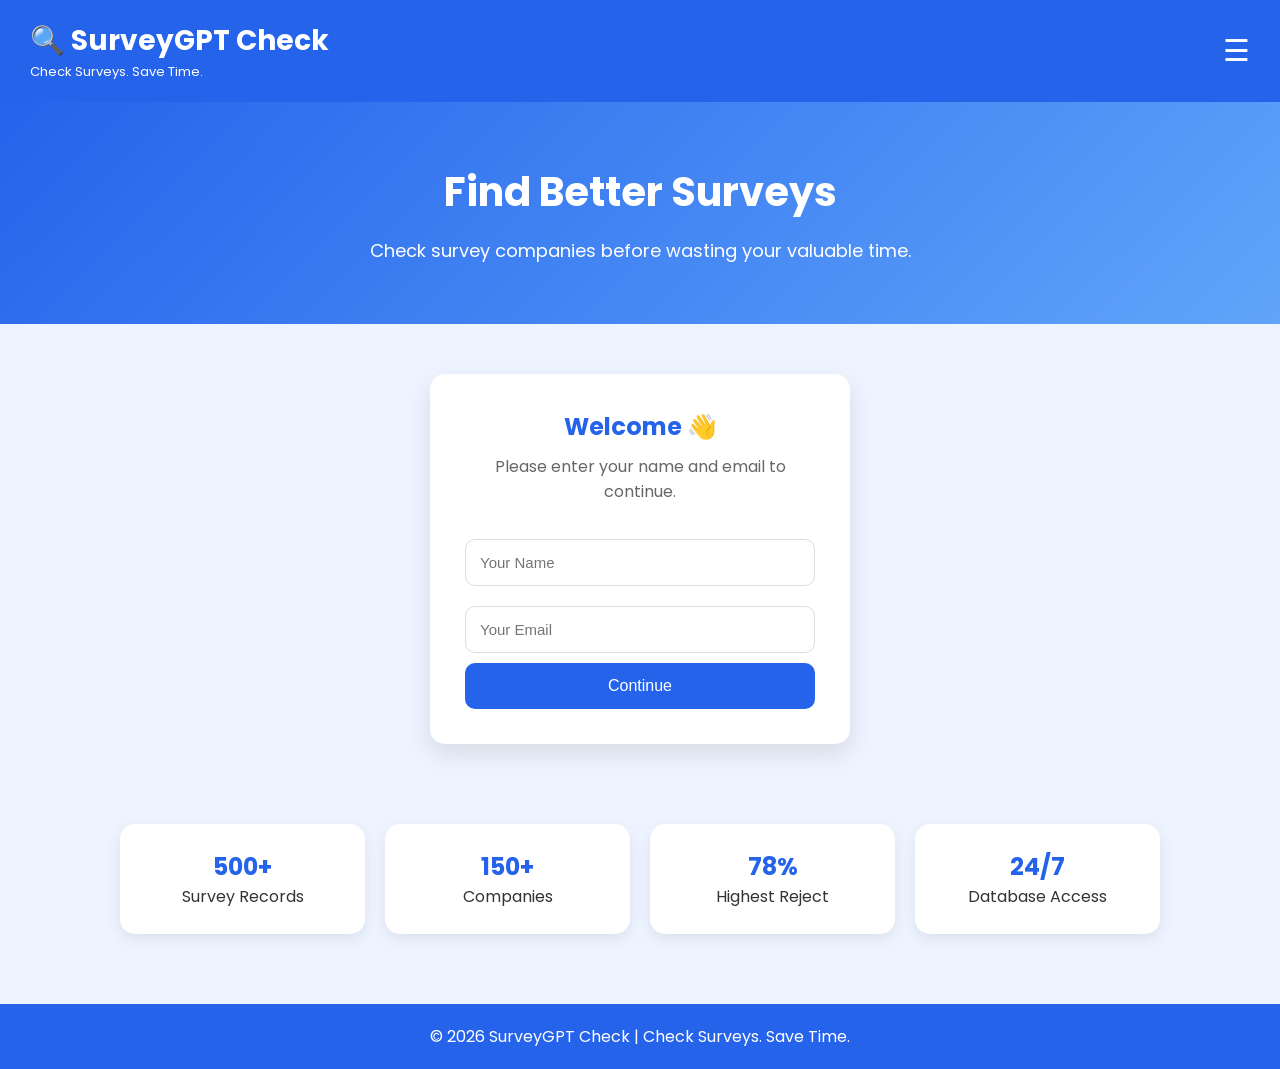
==== commit d685316e: "Add survey details page" ====
--- a/index.html
+++ b/index.html
@@ -1,14 +1,11 @@
-```html
 <!DOCTYPE html>
 <html lang="en">
 <head>
+
 <meta charset="UTF-8">
 <meta name="viewport" content="width=device-width, initial-scale=1.0">
 
 <title>SurveyGPT Check</title>
-
-<link rel="preconnect" href="https://fonts.googleapis.com">
-<link rel="preconnect" href="https://fonts.gstatic.com" crossorigin>
 
 <link href="https://fonts.googleapis.com/css2?family=Poppins:wght@300;400;500;600;700&display=swap" rel="stylesheet">
 
@@ -27,17 +24,12 @@
 }
 
 header{
-height:75px;
 background:#2563eb;
+color:white;
+padding:20px 30px;
 display:flex;
 justify-content:space-between;
 align-items:center;
-padding:0 25px;
-color:white;
-position:sticky;
-top:0;
-z-index:999;
-box-shadow:0 5px 15px rgba(0,0,0,.15);
 }
 
 .logo h1{
@@ -46,7 +38,6 @@
 
 .logo p{
 font-size:13px;
-opacity:.9;
 }
 
 .menu{
@@ -54,64 +45,61 @@
 cursor:pointer;
 }
 
+
 .hero{
-
-padding:80px 20px;
-text-align:center;
-background:linear-gradient(135deg,#2563eb,#4f8dfd);
+background:linear-gradient(135deg,#2563eb,#60a5fa);
 color:white;
-
-}
-
-.hero h1{
-
-font-size:48px;
-margin-bottom:20px;
-
+text-align:center;
+padding:60px 20px;
+}
+
+.hero h2{
+font-size:40px;
+margin-bottom:15px;
 }
 
 .hero p{
-
-font-size:20px;
-max-width:700px;
-margin:auto;
-line-height:1.8;
-
-}
+font-size:18px;
+}
+
 
 .container{
 
 display:flex;
 justify-content:center;
-padding:60px 20px;
-
-}
+padding:50px 20px;
+
+}
+
 
 .card{
 
 width:420px;
 background:white;
 padding:35px;
-border-radius:18px;
-box-shadow:0 10px 30px rgba(0,0,0,.08);
-
-}
+border-radius:15px;
+box-shadow:0 10px 25px rgba(0,0,0,.1);
+
+}
+
 
 .card h2{
 
 text-align:center;
+color:#2563eb;
 margin-bottom:10px;
-color:#2563eb;
-
-}
+
+}
+
 
 .card p{
 
 text-align:center;
+color:#666;
 margin-bottom:25px;
-color:#666;
-
-}
+
+}
+
 
 input{
 
@@ -124,6 +112,7 @@
 
 }
 
+
 button{
 
 width:100%;
@@ -132,11 +121,11 @@
 color:white;
 border:none;
 border-radius:10px;
+font-size:16px;
 cursor:pointer;
-font-size:16px;
-transition:.3s;
-
-}
+
+}
+
 
 button:hover{
 
@@ -144,935 +133,214 @@
 
 }
 
-#welcome{
-
-display:none;
-
-}
-
-.stats{
-
+
+</style>
+
+</head>
+
+<body>
+
+
+<header>
+
+<div class="logo">
+
+<h1>🔍 SurveyGPT Check</h1>
+
+<p>Check Surveys. Save Time.</p>
+
+</div>
+
+
+<div class="menu">
+☰
+</div>
+
+
+</header>
+
+
+<section class="hero">
+
+<h2>Find Better Surveys</h2>
+
+<p>
+Check survey companies before wasting your valuable time.
+</p>
+
+</section>
+
+
+<section class="container">
+
+
+<div class="card">
+
+
+<h2>Welcome 👋</h2>
+
+<p>
+Please enter your name and email to continue.
+</p>
+
+
+<input id="name" placeholder="Your Name">
+
+
+<input id="email" placeholder="Your Email">
+
+
+<button onclick="login()">
+Continue
+</button>
+
+
+</div>
+
+
+</section>
+<div class="card" id="welcome" style="display:none;">
+
+<h2 id="username"></h2>
+
+<p>
+Welcome to SurveyGPT Check.
+Find survey companies and check reject information before starting.
+</p>
+
+
+<button onclick="window.location='survey-list.html'">
+
+📋 Go To Survey List
+
+</button>
+
+</div>
+
+
+<section style="
 display:grid;
-grid-template-columns:repeat(auto-fit,minmax(220px,1fr));
-gap:25px;
-max-width:1100px;
-margin:40px auto;
-padding:20px;
-
-}
-
-.box{
-
-background:white;
+grid-template-columns:repeat(auto-fit,minmax(200px,1fr));
+gap:20px;
 padding:30px;
-border-radius:15px;
-text-align:center;
-box-shadow:0 8px 20px rgba(0,0,0,.08);
-transition:.3s;
-
-}
-
-.box:hover{
-
-transform:translateY(-8px);
-
-}
-
-.box h2{
-
-font-size:34px;
-color:#2563eb;
-margin-bottom:10px;
-
-}
-
-.box p{
-
-color:#666;
-
-}
-
-.features{
-
-display:grid;
-grid-template-columns:repeat(auto-fit,minmax(250px,1fr));
-gap:25px;
 max-width:1100px;
 margin:auto;
-padding:20px;
-
-}
-
-.feature{
-
+">
+
+
+<div style="
 background:white;
 padding:25px;
 border-radius:15px;
+text-align:center;
 box-shadow:0 5px 15px rgba(0,0,0,.08);
-
-}
-
-.feature h3{
-
-color:#2563eb;
-margin-bottom:12px;
-
-}
-
-footer{
-
-margin-top:60px;
+">
+
+<h2 style="color:#2563eb;">500+</h2>
+
+<p>Survey Records</p>
+
+</div>
+
+
+<div style="
+background:white;
+padding:25px;
+border-radius:15px;
+text-align:center;
+box-shadow:0 5px 15px rgba(0,0,0,.08);
+">
+
+<h2 style="color:#2563eb;">150+</h2>
+
+<p>Companies</p>
+
+</div>
+
+
+<div style="
+background:white;
+padding:25px;
+border-radius:15px;
+text-align:center;
+box-shadow:0 5px 15px rgba(0,0,0,.08);
+">
+
+<h2 style="color:#2563eb;">78%</h2>
+
+<p>Highest Reject</p>
+
+</div>
+
+
+<div style="
+background:white;
+padding:25px;
+border-radius:15px;
+text-align:center;
+box-shadow:0 5px 15px rgba(0,0,0,.08);
+">
+
+<h2 style="color:#2563eb;">24/7</h2>
+
+<p>Database Access</p>
+
+</div>
+
+
+</section>
+
+
+<footer style="
 background:#2563eb;
 color:white;
 text-align:center;
-padding:25px;
-
-}
-
-</style>
-
-</head>
-
-<body>
-
-<header>
-
-<div class="logo">
-
-<h1>🔍 SurveyGPT Check</h1>
-
-<p>Check Surveys. Save Time.</p>
-
-</div>
-
-<div class="menu">☰</div>
-
-</header>
-
-<section class="hero">
-
-<h1>Find Trusted Survey Companies</h1>
-
-<p>
-
-Check survey companies before spending your valuable time.
-Discover reject rates, rewards, and user experiences.
-
-</p>
-
-</section>
-```
-```html
-<section class="container">
-
-<div class="card" id="login">
-
-<h2>Welcome 👋</h2>
-
-<p>Please enter your name and email.</p>
-
-<input id="name" type="text" placeholder="Your Name">
-
-<input id="email" type="email" placeholder="Your Email">
-
-<button onclick="login()">Continue</button>
-
-</div>
-
-<div class="card" id="welcome">
-
-<h2 id="username"></h2>
-
-<p>
-Welcome to SurveyGPT Check.
-Find trusted survey companies before you waste your valuable time.
-</p>
-
-<button onclick="window.location='survey-list.html'">
-📋 Go To Survey List
-</button>
-
-</div>
-
-</section>
-
-<section class="stats">
-
-<div class="box">
-<h2>500+</h2>
-<p>Total Surveys</p>
-</div>
-
-<div class="box">
-<h2>150+</h2>
-<p>Companies</p>
-</div>
-
-<div class="box">
-<h2>78%</h2>
-<p>Highest Reject</p>
-</div>
-
-<div class="box">
-<h2>95%</h2>
-<p>Trusted Data</p>
-</div>
-
-</section>
-
-<section class="features">
-
-<div class="feature">
-<h3>🔍 Fast Search</h3>
-<p>Search survey companies instantly.</p>
-</div>
-
-<div class="feature">
-<h3>📊 Reject Database</h3>
-<p>Check reject rates before starting surveys.</p>
-</div>
-
-<div class="feature">
-<h3>💰 Save Time</h3>
-<p>Avoid low-quality surveys and focus on better opportunities.</p>
-</div>
-
-<div class="feature">
-<h3>🌍 Worldwide</h3>
-<p>Survey information from companies around the world.</p>
-</div>
-
-</section>
-
-<footer>
+padding:20px;
+margin-top:40px;
+">
 
 © 2026 SurveyGPT Check | Check Surveys. Save Time.
 
 </footer>
-```
-```html
-<section class="container">
-
-<div class="card" id="login">
-
-<h2>Welcome 👋</h2>
-
-<p>Please enter your name and email.</p>
-
-<input id="name" type="text" placeholder="Your Name">
-
-<input id="email" type="email" placeholder="Your Email">
-
-<button onclick="login()">Continue</button>
-
-</div>
-
-<div class="card" id="welcome">
-
-<h2 id="username"></h2>
-
-<p>
-Welcome to SurveyGPT Check.
-Find trusted survey companies before you waste your valuable time.
-</p>
-
-<button onclick="window.location='survey-list.html'">
-📋 Go To Survey List
-</button>
-
-</div>
-
-</section>
-
-<section class="stats">
-
-<div class="box">
-<h2>500+</h2>
-<p>Total Surveys</p>
-</div>
-
-<div class="box">
-<h2>150+</h2>
-<p>Companies</p>
-</div>
-
-<div class="box">
-<h2>78%</h2>
-<p>Highest Reject</p>
-</div>
-
-<div class="box">
-<h2>95%</h2>
-<p>Trusted Data</p>
-</div>
-
-</section>
-
-<section class="features">
-
-<div class="feature">
-<h3>🔍 Fast Search</h3>
-<p>Search survey companies instantly.</p>
-</div>
-
-<div class="feature">
-<h3>📊 Reject Database</h3>
-<p>Check reject rates before starting surveys.</p>
-</div>
-
-<div class="feature">
-<h3>💰 Save Time</h3>
-<p>Avoid low-quality surveys and focus on better opportunities.</p>
-</div>
-
-<div class="feature">
-<h3>🌍 Worldwide</h3>
-<p>Survey information from companies around the world.</p>
-</div>
-
-</section>
-
-<footer>
-
-© 2026 SurveyGPT Check | Check Surveys. Save Time.
-
-</footer>
-```
-```html
-<section class="container">
-
-<div class="card" id="login">
-
-<h2>Welcome 👋</h2>
-
-<p>Please enter your name and email.</p>
-
-<input id="name" type="text" placeholder="Your Name">
-
-<input id="email" type="email" placeholder="Your Email">
-
-<button onclick="login()">Continue</button>
-
-</div>
-
-<div class="card" id="welcome">
-
-<h2 id="username"></h2>
-
-<p>
-Welcome to SurveyGPT Check.
-Find trusted survey companies before you waste your valuable time.
-</p>
-
-<button onclick="window.location='survey-list.html'">
-📋 Go To Survey List
-</button>
-
-</div>
-
-</section>
-
-<section class="stats">
-
-<div class="box">
-<h2>500+</h2>
-<p>Total Surveys</p>
-</div>
-
-<div class="box">
-<h2>150+</h2>
-<p>Companies</p>
-</div>
-
-<div class="box">
-<h2>78%</h2>
-<p>Highest Reject</p>
-</div>
-
-<div class="box">
-<h2>95%</h2>
-<p>Trusted Data</p>
-</div>
-
-</section>
-
-<section class="features">
-
-<div class="feature">
-<h3>🔍 Fast Search</h3>
-<p>Search survey companies instantly.</p>
-</div>
-
-<div class="feature">
-<h3>📊 Reject Database</h3>
-<p>Check reject rates before starting surveys.</p>
-</div>
-
-<div class="feature">
-<h3>💰 Save Time</h3>
-<p>Avoid low-quality surveys and focus on better opportunities.</p>
-</div>
-
-<div class="feature">
-<h3>🌍 Worldwide</h3>
-<p>Survey information from companies around the world.</p>
-</div>
-
-</section>
-
-<footer>
-
-© 2026 SurveyGPT Check | Check Surveys. Save Time.
-
-</footer>
-```
-```html
-<section class="container">
-
-<div class="card" id="login">
-
-<h2>Welcome 👋</h2>
-
-<p>Please enter your name and email.</p>
-
-<input id="name" type="text" placeholder="Your Name">
-
-<input id="email" type="email" placeholder="Your Email">
-
-<button onclick="login()">Continue</button>
-
-</div>
-
-<div class="card" id="welcome">
-
-<h2 id="username"></h2>
-
-<p>
-Welcome to SurveyGPT Check.
-Find trusted survey companies before you waste your valuable time.
-</p>
-
-<button onclick="window.location='survey-list.html'">
-📋 Go To Survey List
-</button>
-
-</div>
-
-</section>
-
-<section class="stats">
-
-<div class="box">
-<h2>500+</h2>
-<p>Total Surveys</p>
-</div>
-
-<div class="box">
-<h2>150+</h2>
-<p>Companies</p>
-</div>
-
-<div class="box">
-<h2>78%</h2>
-<p>Highest Reject</p>
-</div>
-
-<div class="box">
-<h2>95%</h2>
-<p>Trusted Data</p>
-</div>
-
-</section>
-
-<section class="features">
-
-<div class="feature">
-<h3>🔍 Fast Search</h3>
-<p>Search survey companies instantly.</p>
-</div>
-
-<div class="feature">
-<h3>📊 Reject Database</h3>
-<p>Check reject rates before starting surveys.</p>
-</div>
-
-<div class="feature">
-<h3>💰 Save Time</h3>
-<p>Avoid low-quality surveys and focus on better opportunities.</p>
-</div>
-
-<div class="feature">
-<h3>🌍 Worldwide</h3>
-<p>Survey information from companies around the world.</p>
-</div>
-
-</section>
-
-<footer>
-
-© 2026 SurveyGPT Check | Check Surveys. Save Time.
-
-</footer>
-```
-```html
-<section class="container">
-
-<div class="card" id="login">
-
-<h2>Welcome 👋</h2>
-
-<p>Please enter your name and email.</p>
-
-<input id="name" type="text" placeholder="Your Name">
-
-<input id="email" type="email" placeholder="Your Email">
-
-<button onclick="login()">Continue</button>
-
-</div>
-
-<div class="card" id="welcome">
-
-<h2 id="username"></h2>
-
-<p>
-Welcome to SurveyGPT Check.
-Find trusted survey companies before you waste your valuable time.
-</p>
-
-<button onclick="window.location='survey-list.html'">
-📋 Go To Survey List
-</button>
-
-</div>
-
-</section>
-
-<section class="stats">
-
-<div class="box">
-<h2>500+</h2>
-<p>Total Surveys</p>
-</div>
-
-<div class="box">
-<h2>150+</h2>
-<p>Companies</p>
-</div>
-
-<div class="box">
-<h2>78%</h2>
-<p>Highest Reject</p>
-</div>
-
-<div class="box">
-<h2>95%</h2>
-<p>Trusted Data</p>
-</div>
-
-</section>
-
-<section class="features">
-
-<div class="feature">
-<h3>🔍 Fast Search</h3>
-<p>Search survey companies instantly.</p>
-</div>
-
-<div class="feature">
-<h3>📊 Reject Database</h3>
-<p>Check reject rates before starting surveys.</p>
-</div>
-
-<div class="feature">
-<h3>💰 Save Time</h3>
-<p>Avoid low-quality surveys and focus on better opportunities.</p>
-</div>
-
-<div class="feature">
-<h3>🌍 Worldwide</h3>
-<p>Survey information from companies around the world.</p>
-</div>
-
-</section>
-
-<footer>
-
-© 2026 SurveyGPT Check | Check Surveys. Save Time.
-
-</footer>
-```
-```html
-<section class="container">
-
-<div class="card" id="login">
-
-<h2>Welcome 👋</h2>
-
-<p>Please enter your name and email.</p>
-
-<input id="name" type="text" placeholder="Your Name">
-
-<input id="email" type="email" placeholder="Your Email">
-
-<button onclick="login()">Continue</button>
-
-</div>
-
-<div class="card" id="welcome">
-
-<h2 id="username"></h2>
-
-<p>
-Welcome to SurveyGPT Check.
-Find trusted survey companies before you waste your valuable time.
-</p>
-
-<button onclick="window.location='survey-list.html'">
-📋 Go To Survey List
-</button>
-
-</div>
-
-</section>
-
-<section class="stats">
-
-<div class="box">
-<h2>500+</h2>
-<p>Total Surveys</p>
-</div>
-
-<div class="box">
-<h2>150+</h2>
-<p>Companies</p>
-</div>
-
-<div class="box">
-<h2>78%</h2>
-<p>Highest Reject</p>
-</div>
-
-<div class="box">
-<h2>95%</h2>
-<p>Trusted Data</p>
-</div>
-
-</section>
-
-<section class="features">
-
-<div class="feature">
-<h3>🔍 Fast Search</h3>
-<p>Search survey companies instantly.</p>
-</div>
-
-<div class="feature">
-<h3>📊 Reject Database</h3>
-<p>Check reject rates before starting surveys.</p>
-</div>
-
-<div class="feature">
-<h3>💰 Save Time</h3>
-<p>Avoid low-quality surveys and focus on better opportunities.</p>
-</div>
-
-<div class="feature">
-<h3>🌍 Worldwide</h3>
-<p>Survey information from companies around the world.</p>
-</div>
-
-</section>
-
-<footer>
-
-© 2026 SurveyGPT Check | Check Surveys. Save Time.
-
-</footer>
-```
-```html
-<section class="container">
-
-<div class="card" id="login">
-
-<h2>Welcome 👋</h2>
-
-<p>Please enter your name and email.</p>
-
-<input id="name" type="text" placeholder="Your Name">
-
-<input id="email" type="email" placeholder="Your Email">
-
-<button onclick="login()">Continue</button>
-
-</div>
-
-<div class="card" id="welcome">
-
-<h2 id="username"></h2>
-
-<p>
-Welcome to SurveyGPT Check.
-Find trusted survey companies before you waste your valuable time.
-</p>
-
-<button onclick="window.location='survey-list.html'">
-📋 Go To Survey List
-</button>
-
-</div>
-
-</section>
-
-<section class="stats">
-
-<div class="box">
-<h2>500+</h2>
-<p>Total Surveys</p>
-</div>
-
-<div class="box">
-<h2>150+</h2>
-<p>Companies</p>
-</div>
-
-<div class="box">
-<h2>78%</h2>
-<p>Highest Reject</p>
-</div>
-
-<div class="box">
-<h2>95%</h2>
-<p>Trusted Data</p>
-</div>
-
-</section>
-
-<section class="features">
-
-<div class="feature">
-<h3>🔍 Fast Search</h3>
-<p>Search survey companies instantly.</p>
-</div>
-
-<div class="feature">
-<h3>📊 Reject Database</h3>
-<p>Check reject rates before starting surveys.</p>
-</div>
-
-<div class="feature">
-<h3>💰 Save Time</h3>
-<p>Avoid low-quality surveys and focus on better opportunities.</p>
-</div>
-
-<div class="feature">
-<h3>🌍 Worldwide</h3>
-<p>Survey information from companies around the world.</p>
-</div>
-
-</section>
-
-<footer>
-
-© 2026 SurveyGPT Check | Check Surveys. Save Time.
-
-</footer>
-```
-```html
-<section class="container">
-
-<div class="card" id="login">
-
-<h2>Welcome 👋</h2>
-
-<p>Please enter your name and email.</p>
-
-<input id="name" type="text" placeholder="Your Name">
-
-<input id="email" type="email" placeholder="Your Email">
-
-<button onclick="login()">Continue</button>
-
-</div>
-
-<div class="card" id="welcome">
-
-<h2 id="username"></h2>
-
-<p>
-Welcome to SurveyGPT Check.
-Find trusted survey companies before you waste your valuable time.
-</p>
-
-<button onclick="window.location='survey-list.html'">
-📋 Go To Survey List
-</button>
-
-</div>
-
-</section>
-
-<section class="stats">
-
-<div class="box">
-<h2>500+</h2>
-<p>Total Surveys</p>
-</div>
-
-<div class="box">
-<h2>150+</h2>
-<p>Companies</p>
-</div>
-
-<div class="box">
-<h2>78%</h2>
-<p>Highest Reject</p>
-</div>
-
-<div class="box">
-<h2>95%</h2>
-<p>Trusted Data</p>
-</div>
-
-</section>
-
-<section class="features">
-
-<div class="feature">
-<h3>🔍 Fast Search</h3>
-<p>Search survey companies instantly.</p>
-</div>
-
-<div class="feature">
-<h3>📊 Reject Database</h3>
-<p>Check reject rates before starting surveys.</p>
-</div>
-
-<div class="feature">
-<h3>💰 Save Time</h3>
-<p>Avoid low-quality surveys and focus on better opportunities.</p>
-</div>
-
-<div class="feature">
-<h3>🌍 Worldwide</h3>
-<p>Survey information from companies around the world.</p>
-</div>
-
-</section>
-
-<footer>
-
-© 2026 SurveyGPT Check | Check Surveys. Save Time.
-
-</footer>
-```
-```html
-<div id="sidebar" style="
-position:fixed;
-top:0;
-right:-280px;
-width:260px;
-height:100%;
-background:white;
-box-shadow:-5px 0 20px rgba(0,0,0,.2);
-transition:.3s;
-z-index:999;
-">
-
-<div style="
-background:#2563eb;
-color:white;
-padding:20px;
-font-size:22px;
-font-weight:bold;
-">
-
-SurveyGPT Check
-
-</div>
-
-<a href="index.html" style="display:block;padding:15px;text-decoration:none;color:#333;border-bottom:1px solid #eee;">
-🏠 Home
-</a>
-
-<a href="survey-list.html" style="display:block;padding:15px;text-decoration:none;color:#333;border-bottom:1px solid #eee;">
-📋 Survey List
-</a>
-
-<a href="#" onclick="showAccount()" style="display:block;padding:15px;text-decoration:none;color:#333;border-bottom:1px solid #eee;">
-👤 Account
-</a>
-
-<a href="#" onclick="logout()" style="display:block;padding:15px;text-decoration:none;color:red;">
-🚪 Logout
-</a>
-
-</div>
-```
-```html
+
+
 <script>
 
 function login(){
 
 let name=document.getElementById("name").value.trim();
+
 let email=document.getElementById("email").value.trim();
 
+
 if(name=="" || email==""){
+
 alert("Please enter your name and email.");
+
 return;
-}
+
+}
+
 
 localStorage.setItem("username",name);
+
 localStorage.setItem("useremail",email);
 
-showWelcome();
-
-}
-
-function showWelcome(){
-
-let name=localStorage.getItem("username");
-
-document.getElementById("login").style.display="none";
+
+document.querySelector(".container .card").style.display="none";
+
 document.getElementById("welcome").style.display="block";
 
-document.getElementById("username").innerHTML="Welcome, "+name+" 👋";
-
-}
-
-if(localStorage.getItem("username")){
-showWelcome();
-}
-
-document.querySelector(".menu").onclick=function(){
-
-let side=document.getElementById("sidebar");
-
-if(side.style.right=="0px"){
-side.style.right="-280px";
-}else{
-side.style.right="0px";
-}
-
-}
-
-function showAccount(){
-
-alert(
-"Name: "+localStorage.getItem("username")+
-"\nEmail: "+localStorage.getItem("useremail")
-);
-
-}
-
-function logout(){
-
-localStorage.clear();
-location.reload();
-
-}
+document.getElementById("username").innerHTML=
+"Welcome, "+name+" 👋";
+
+
+}
+
 
 </script>
 
+
 </body>
-</html>
+
+</html>
